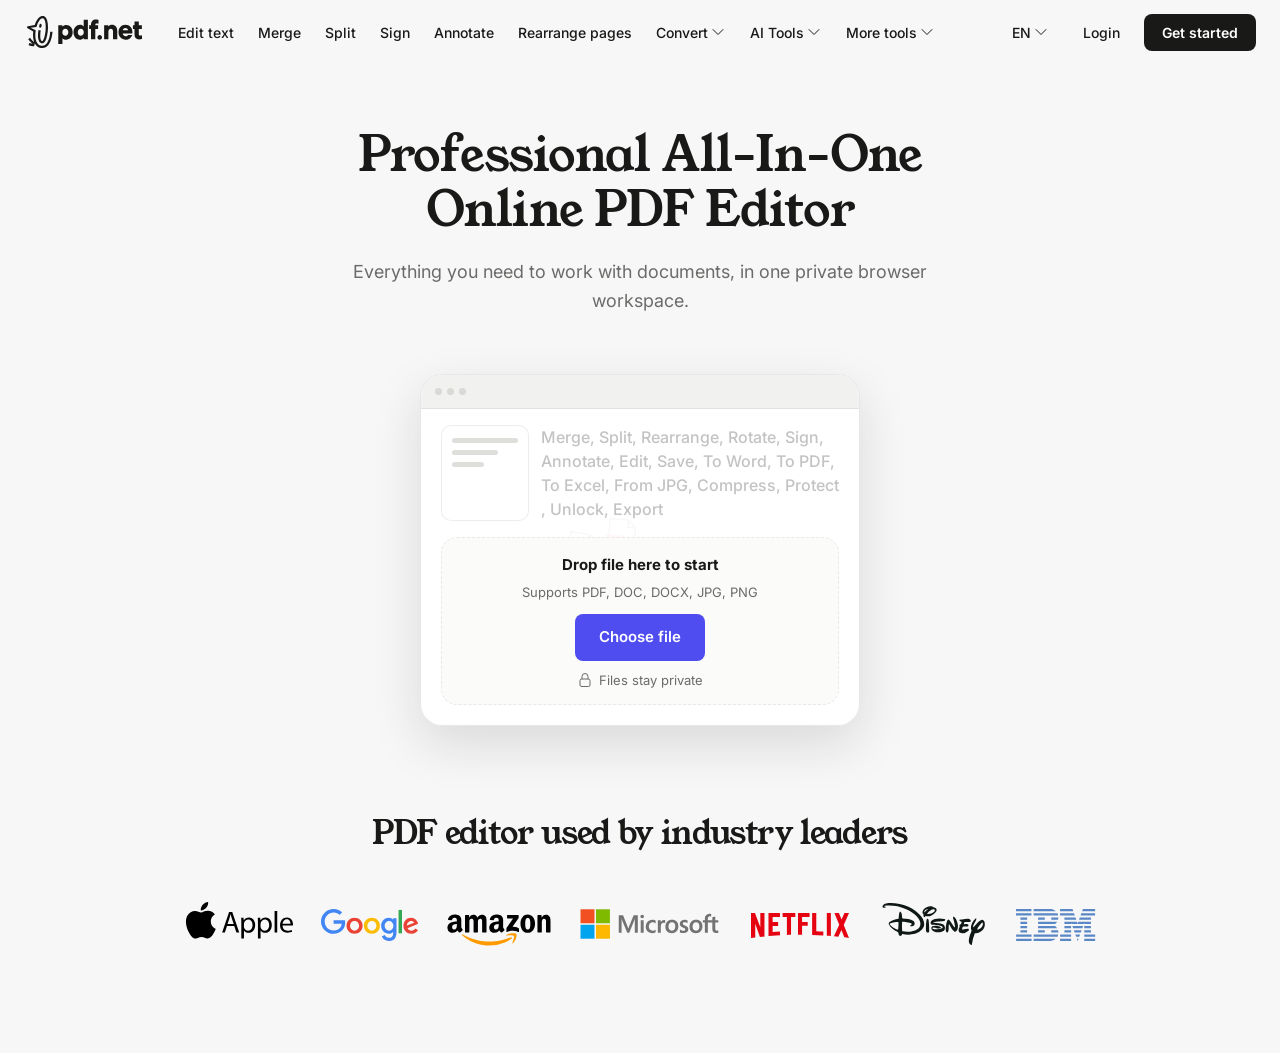
==== index.html @ d5ffd45c "Replace hero subtitle with workspace-focused copy. Avoid duplicating action list shown in the hero a" ====
<!DOCTYPE html>
<html lang="en">
<head>
  <meta charset="UTF-8">
  <meta name="viewport" content="width=device-width, initial-scale=1.0">
  <title>pdf.net — Hero Concept 1</title>
  <link rel="icon" href="fav.svg" type="image/svg+xml">
  <link rel="preconnect" href="https://fonts.googleapis.com">
  <link rel="preconnect" href="https://fonts.gstatic.com" crossorigin>
  <link href="https://fonts.googleapis.com/css2?family=Inter:wght@400;500;600&family=Young+Serif&display=swap" rel="stylesheet">
  <link rel="stylesheet" href="css/styles.css">
</head>
<body>
  <header class="header" id="header">
    <div class="header__inner">
      <a href="/" class="header__logo" aria-label="pdf.net home">
        <img src="assets/logo.svg" alt="pdf.net" width="120" height="32">
      </a>

      <nav class="header__nav" aria-label="Main navigation">
        <ul class="header__links">
          <li><a href="#">Edit text</a></li>
          <li><a href="#">Merge</a></li>
          <li><a href="#">Split</a></li>
          <li><a href="#">Sign</a></li>
          <li><a href="#">Annotate</a></li>
          <li><a href="#">Rearrange pages</a></li>
          <li class="header__dropdown">
            <button type="button" class="header__dropdown-trigger" aria-expanded="false" aria-haspopup="true">
              Convert
              <svg class="icon icon--sm" aria-hidden="true"><use href="#chevron-down"></use></svg>
            </button>
            <ul class="header__dropdown-menu" role="menu">
              <li role="none"><a href="#" role="menuitem">PDF to Word</a></li>
              <li role="none"><a href="#" role="menuitem">Word to PDF</a></li>
              <li role="none"><a href="#" role="menuitem">PDF to JPG</a></li>
              <li role="none"><a href="#" role="menuitem">JPG to PDF</a></li>
            </ul>
          </li>
          <li class="header__dropdown">
            <button type="button" class="header__dropdown-trigger" aria-expanded="false" aria-haspopup="true">
              AI Tools
              <svg class="icon icon--sm" aria-hidden="true"><use href="#chevron-down"></use></svg>
            </button>
            <ul class="header__dropdown-menu" role="menu">
              <li role="none"><a href="#" role="menuitem">AI Summarize</a></li>
              <li role="none"><a href="#" role="menuitem">AI Translate</a></li>
              <li role="none"><a href="#" role="menuitem">AI Chat with PDF</a></li>
            </ul>
          </li>
          <li class="header__dropdown">
            <button type="button" class="header__dropdown-trigger" aria-expanded="false" aria-haspopup="true">
              More tools
              <svg class="icon icon--sm" aria-hidden="true"><use href="#chevron-down"></use></svg>
            </button>
            <ul class="header__dropdown-menu" role="menu">
              <li role="none"><a href="#" role="menuitem">Compress</a></li>
              <li role="none"><a href="#" role="menuitem">Protect</a></li>
              <li role="none"><a href="#" role="menuitem">Unlock</a></li>
              <li role="none"><a href="#" role="menuitem">OCR</a></li>
            </ul>
          </li>
        </ul>
      </nav>

      <div class="header__actions">
        <div class="header__dropdown header__dropdown--lang">
          <button type="button" class="header__lang-trigger" aria-expanded="false" aria-haspopup="true">
            EN
            <svg class="icon icon--sm" aria-hidden="true"><use href="#chevron-down"></use></svg>
          </button>
          <ul class="header__dropdown-menu" role="menu">
            <li role="none"><a href="#" role="menuitem" aria-current="true">English</a></li>
            <li role="none"><a href="#" role="menuitem">Español</a></li>
            <li role="none"><a href="#" role="menuitem">Deutsch</a></li>
            <li role="none"><a href="#" role="menuitem">Français</a></li>
          </ul>
        </div>
        <a href="#" class="header__login">Login</a>
        <a href="#" class="header__cta">Get started</a>
      </div>

      <div class="header__mobile-actions">
        <div class="header__dropdown header__dropdown--lang">
          <button type="button" class="header__lang-trigger" aria-expanded="false" aria-haspopup="true">
            EN
            <svg class="icon icon--sm" aria-hidden="true"><use href="#chevron-down"></use></svg>
          </button>
          <ul class="header__dropdown-menu" role="menu">
            <li role="none"><a href="#" role="menuitem" aria-current="true">English</a></li>
            <li role="none"><a href="#" role="menuitem">Español</a></li>
            <li role="none"><a href="#" role="menuitem">Deutsch</a></li>
            <li role="none"><a href="#" role="menuitem">Français</a></li>
          </ul>
        </div>
        <button type="button" class="header__burger" id="burger" aria-label="Open menu" aria-expanded="false" aria-controls="mobile-menu">
          <svg class="icon icon--burger" aria-hidden="true"><use href="#bars-3"></use></svg>
          <svg class="icon icon--close" aria-hidden="true"><use href="#x-mark"></use></svg>
        </button>
      </div>
    </div>

    <div class="mobile-menu" id="mobile-menu" aria-hidden="true">
      <nav aria-label="Mobile navigation">
        <ul class="mobile-menu__links">
          <li><a href="#">Edit text</a></li>
          <li><a href="#">Merge</a></li>
          <li><a href="#">Split</a></li>
          <li><a href="#">Sign</a></li>
          <li><a href="#">Annotate</a></li>
          <li><a href="#">Rearrange pages</a></li>
          <li class="mobile-menu__group">
            <button type="button" class="mobile-menu__accordion" aria-expanded="false">
              Convert
              <svg class="icon icon--sm" aria-hidden="true"><use href="#chevron-down"></use></svg>
            </button>
            <ul class="mobile-menu__sub">
              <li><a href="#">PDF to Word</a></li>
              <li><a href="#">Word to PDF</a></li>
              <li><a href="#">PDF to JPG</a></li>
              <li><a href="#">JPG to PDF</a></li>
            </ul>
          </li>
          <li class="mobile-menu__group">
            <button type="button" class="mobile-menu__accordion" aria-expanded="false">
              AI Tools
              <svg class="icon icon--sm" aria-hidden="true"><use href="#chevron-down"></use></svg>
            </button>
            <ul class="mobile-menu__sub">
              <li><a href="#">AI Summarize</a></li>
              <li><a href="#">AI Translate</a></li>
              <li><a href="#">AI Chat with PDF</a></li>
            </ul>
          </li>
          <li class="mobile-menu__group">
            <button type="button" class="mobile-menu__accordion" aria-expanded="false">
              More tools
              <svg class="icon icon--sm" aria-hidden="true"><use href="#chevron-down"></use></svg>
            </button>
            <ul class="mobile-menu__sub">
              <li><a href="#">Compress</a></li>
              <li><a href="#">Protect</a></li>
              <li><a href="#">Unlock</a></li>
              <li><a href="#">OCR</a></li>
            </ul>
          </li>
        </ul>
        <div class="mobile-menu__footer">
          <a href="#" class="header__login">Login</a>
          <a href="#" class="header__cta header__cta--full">Get started</a>
        </div>
      </nav>
    </div>
  </header>

  <main>
    <section class="hero">
      <div class="hero__content">
        <h1 class="hero__title">Professional All‑In‑One Online PDF Editor</h1>
        <p class="hero__subtitle">
          Everything you need to work with documents, in one private browser workspace.
        </p>

        <div class="hero-flow">
          <input type="file" id="file-input" class="hero-flow__input" accept=".pdf,.doc,.docx,.jpg,.jpeg,.png" multiple hidden>

          <div class="hero-flow__file hero-flow__file--pdf" data-flow-file aria-hidden="true">
            <img src="assets/icons/pdf.svg" alt="">
          </div>
          <div class="hero-flow__file hero-flow__file--docx" data-flow-file aria-hidden="true">
            <img src="assets/icons/docx.svg" alt="">
          </div>
          <div class="hero-flow__file hero-flow__file--jpeg" data-flow-file aria-hidden="true">
            <img src="assets/icons/jpeg.svg" alt="">
          </div>
          <div class="hero-flow__file hero-flow__file--xlsx" data-flow-file aria-hidden="true">
            <img src="assets/icons/xlsx.svg" alt="">
          </div>

          <div class="hero-flow__result" data-flow-result aria-hidden="true">
            <img src="assets/icons/pdf.svg" alt="">
            <span data-flow-result-label>final.pdf</span>
            <svg class="icon icon--sm" aria-hidden="true"><use href="#check-circle"></use></svg>
          </div>

          <div class="hero-flow__editor" id="dropzone" data-flow-editor>
            <div class="hero-flow__browser-bar">
              <span></span>
              <span></span>
              <span></span>
            </div>
            <div class="hero-flow__editor-body">
              <div class="hero-flow__page-wrap" data-flow-page-wrap>
                <svg class="hero-flow__page-ring" data-flow-page-ring aria-hidden="true" viewBox="0 0 100 100" preserveAspectRatio="none">
                  <defs>
                    <linearGradient id="hero-magic-gradient" gradientUnits="userSpaceOnUse" x1="0" y1="0" x2="100" y2="100">
                      <stop offset="0%" stop-color="#ff6b6b"/>
                      <stop offset="18%" stop-color="#ffd93d"/>
                      <stop offset="36%" stop-color="#6bcb77"/>
                      <stop offset="54%" stop-color="#4d96ff"/>
                      <stop offset="72%" stop-color="#a855f7"/>
                      <stop offset="100%" stop-color="#ff6b6b"/>
                    </linearGradient>
                  </defs>
                  <path
                    data-flow-page-ring-path
                    d="M 50 2 H 87 A 11 11 0 0 1 98 13 V 87 A 11 11 0 0 1 87 98 H 13 A 11 11 0 0 1 2 87 V 13 A 11 11 0 0 1 13 2 H 50 Z"
                    fill="none"
                    stroke="url(#hero-magic-gradient)"
                    stroke-width="3.5"
                    pathLength="100"
                  />
                </svg>
                <div class="hero-flow__page" aria-hidden="true">
                  <span class="hero-flow__line hero-flow__line--wide"></span>
                  <span class="hero-flow__line"></span>
                  <span class="hero-flow__line hero-flow__line--short"></span>
                  <svg class="hero-flow__signature" data-flow-signature viewBox="0 0 96 28" aria-hidden="true">
                    <path
                      data-flow-signature-path
                      d="M 2 20 C 2 11, 10 5, 18 11 C 24 16, 21 22, 14 20 C 9 18, 11 12, 20 9 C 30 6, 38 10, 40 17 C 42 24, 36 23, 32 18 C 28 13, 34 8, 44 9 C 54 10, 60 16, 62 14 C 66 10, 72 12, 76 18 C 80 24, 74 25, 70 20 M 74 20 C 80 14, 88 13, 92 18 C 95 22, 91 24, 87 21"
                      fill="none"
                      stroke="#15803d"
                      stroke-width="2"
                      stroke-linecap="round"
                      stroke-linejoin="round"
                    />
                  </svg>
                </div>
              </div>
              <div class="hero-flow__tools" data-flow-tools></div>
            </div>
            <div class="hero-flow__upload">
              <p class="hero-flow__upload-title" data-upload-title>Drop file here to start</p>
              <p class="hero-flow__upload-formats">Supports PDF, DOC, DOCX, JPG, PNG</p>
              <button type="button" class="dropzone__btn hero-flow__upload-btn" id="choose-file">
                Choose file
              </button>
              <p class="hero-flow__privacy">
                <svg class="icon icon--sm" aria-hidden="true"><use href="#lock-closed"></use></svg>
                Files stay private
              </p>
            </div>
          </div>
        </div>
      </div>
    </section>

    <section class="logos-section" aria-label="Trusted by industry leaders">
      <div class="logos-section__inner">
        <h2 class="logos-section__title">PDF editor used by industry leaders</h2>
        <div class="logos-section__cloud">
          <img src="assets/logos/Container.svg" alt="Apple" width="108" height="64" loading="lazy">
          <img src="assets/logos/Container-1.svg" alt="Google" width="98" height="64" loading="lazy">
          <img src="assets/logos/Container-2.svg" alt="Amazon" width="105" height="64" loading="lazy">
          <img src="assets/logos/Container-3.svg" alt="Microsoft" width="140" height="64" loading="lazy">
          <img src="assets/logos/Container-4.svg" alt="Oracle" width="104" height="64" loading="lazy">
          <img src="assets/logos/Container-5.svg" alt="Spotify" width="108" height="64" loading="lazy">
          <img src="assets/logos/Container-6.svg" alt="IBM" width="80" height="64" loading="lazy">
        </div>
      </div>
    </section>
  </main>

  <!-- Heroicons sprite -->
  <svg xmlns="http://www.w3.org/2000/svg" style="display:none">
    <symbol id="chevron-down" viewBox="0 0 24 24" fill="none" stroke="currentColor" stroke-width="1.5">
      <path stroke-linecap="round" stroke-linejoin="round" d="m19.5 8.25-7.5 7.5-7.5-7.5"/>
    </symbol>
    <symbol id="bars-3" viewBox="0 0 24 24" fill="none" stroke="currentColor" stroke-width="1.5">
      <path stroke-linecap="round" stroke-linejoin="round" d="M3.75 6.75h16.5M3.75 12h16.5m-16.5 5.25h16.5"/>
    </symbol>
    <symbol id="x-mark" viewBox="0 0 24 24" fill="none" stroke="currentColor" stroke-width="1.5">
      <path stroke-linecap="round" stroke-linejoin="round" d="M6 18 18 6M6 6l12 12"/>
    </symbol>
    <symbol id="cloud-arrow-up" viewBox="0 0 24 24" fill="none" stroke="currentColor" stroke-width="1.5">
      <path stroke-linecap="round" stroke-linejoin="round" d="M12 16.5V9.75m0 0 3 3m-3-3-3 3M6.75 19.5a4.5 4.5 0 0 1-1.41-8.775 5.25 5.25 0 0 1 10.233-2.33 3 3 0 0 1 3.758 3.848A3.752 3.752 0 0 1 18 19.5H6.75Z"/>
    </symbol>
    <symbol id="document-plus" viewBox="0 0 24 24" fill="none" stroke="currentColor" stroke-width="1.5">
      <path stroke-linecap="round" stroke-linejoin="round" d="M19.5 14.25v-2.625a3.375 3.375 0 0 0-3.375-3.375h-1.5A1.125 1.125 0 0 1 13.5 7.125v-1.5a3.375 3.375 0 0 0-3.375-3.375H8.25m3.75 9v6m3-3H9m1.5-12H5.625c-.621 0-1.125.504-1.125 1.125v17.25c0 .621.504 1.125 1.125 1.125h12.75c.621 0 1.125-.504 1.125-1.125V11.25a9 9 0 0 0-9-9Z"/>
    </symbol>
    <symbol id="shield-check" viewBox="0 0 24 24" fill="none" stroke="currentColor" stroke-width="1.5">
      <path stroke-linecap="round" stroke-linejoin="round" d="M9 12.75 11.25 15 15 9.75m-3-7.036A11.959 11.959 0 0 1 3.598 6 11.99 11.99 0 0 0 3 9.749c0 5.592 3.824 10.29 9 11.623 5.176-1.332 9-6.03 9-11.622 0-1.31-.21-2.571-.598-3.751h-.152c-3.196 0-6.1-1.248-8.25-3.285Z"/>
    </symbol>
    <symbol id="lock-closed" viewBox="0 0 24 24" fill="none" stroke="currentColor" stroke-width="1.5">
      <path stroke-linecap="round" stroke-linejoin="round" d="M16.5 10.5V6.75a4.5 4.5 0 1 0-9 0v3.75m-.75 11.25h10.5a2.25 2.25 0 0 0 2.25-2.25v-6.75a2.25 2.25 0 0 0-2.25-2.25H6.75a2.25 2.25 0 0 0-2.25 2.25v6.75a2.25 2.25 0 0 0 2.25 2.25Z"/>
    </symbol>
    <symbol id="check-circle" viewBox="0 0 24 24" fill="none" stroke="currentColor" stroke-width="1.5">
      <path stroke-linecap="round" stroke-linejoin="round" d="M9 12.75 11.25 15 15 9.75M21 12a9 9 0 1 1-18 0 9 9 0 0 1 18 0Z"/>
    </symbol>
  </svg>

  <script src="https://cdn.jsdelivr.net/npm/gsap@3.12.5/dist/gsap.min.js"></script>
  <script src="js/main.js"></script>
</body>
</html>
---- css/styles.css ----
*,
*::before,
*::after {
  box-sizing: border-box;
  margin: 0;
  padding: 0;
}

:root {
  --font-serif: "Young Serif", Georgia, serif;
  --font-sans: "Inter", system-ui, -apple-system, sans-serif;

  --color-bg: #F7F7F7;
  --color-surface: #ffffff;
  --color-text: #191918;
  --color-text-muted: #6b6b6a;
  --color-border: #e8e8e6;
  --color-border-hover: #d4d4d2;
  --color-accent: #191918;
  --color-accent-hover: #333332;
  --color-dropzone-bg: #ffffff;
  --color-dropzone-active: #f5f5f4;

  --header-height: 64px;
  --radius-sm: 8px;
  --radius-btn: 8px;
  --radius-md: 12px;
  --radius-lg: 16px;
  --shadow-sm: 0 1px 2px rgba(25, 25, 24, 0.04);
  --shadow-md: 0 4px 24px rgba(25, 25, 24, 0.06);
  --shadow-lg: 0 8px 40px rgba(25, 25, 24, 0.08);
  --transition: 0.2s ease;
}

html {
  -webkit-font-smoothing: antialiased;
  -moz-osx-font-smoothing: grayscale;
}

body {
  font-family: var(--font-sans);
  font-size: 16px;
  line-height: 1.5;
  color: var(--color-text);
  background: var(--color-bg);
  min-height: 100dvh;
  overflow-x: hidden;
}

a {
  color: inherit;
  text-decoration: none;
}

button {
  font: inherit;
  cursor: pointer;
  border: none;
  background: none;
  color: inherit;
}

ul {
  list-style: none;
}

.icon {
  display: block;
  width: 20px;
  height: 20px;
  flex-shrink: 0;
}

.icon--sm {
  width: 16px;
  height: 16px;
}

.icon--xl {
  width: 40px;
  height: 40px;
}

/* ── Header ── */

.header {
  position: sticky;
  top: 0;
  z-index: 100;
  background: #F7F7F7;
}

.header__inner {
  display: flex;
  align-items: center;
  justify-content: space-between;
  gap: 24px;
  max-width: 1280px;
  margin: 0 auto;
  padding: 0 24px;
  height: var(--header-height);
}

.header__logo {
  display: flex;
  align-items: center;
  flex-shrink: 0;
}

.header__logo img {
  height: 32px;
  width: auto;
}

.header__nav {
  flex: 1;
  min-width: 0;
}

.header__links {
  display: flex;
  align-items: center;
  gap: 4px;
}

.header__links > li > a,
.header__dropdown-trigger {
  display: inline-flex;
  align-items: center;
  gap: 2px;
  padding: 8px 10px;
  font-size: 14px;
  font-weight: 500;
  color: var(--color-text);
  border-radius: var(--radius-sm);
  white-space: nowrap;
  transition: background var(--transition);
}

.header__links > li > a:hover,
.header__dropdown-trigger:hover {
  background: rgba(25, 25, 24, 0.05);
}

.header__dropdown {
  position: relative;
}

.header__dropdown-trigger svg,
.header__lang-trigger svg {
  transition: transform var(--transition);
}

.header__dropdown.is-open .header__dropdown-trigger svg,
.header__dropdown.is-open .header__lang-trigger svg {
  transform: rotate(180deg);
}

.header__dropdown-menu {
  position: absolute;
  top: calc(100% + 4px);
  left: 0;
  min-width: 180px;
  padding: 6px;
  background: var(--color-surface);
  border: 1px solid var(--color-border);
  border-radius: var(--radius-md);
  box-shadow: var(--shadow-md);
  opacity: 0;
  visibility: hidden;
  transform: translateY(-4px);
  transition: opacity var(--transition), transform var(--transition), visibility var(--transition);
  z-index: 10;
}

.header__dropdown--lang .header__dropdown-menu {
  right: 0;
  left: auto;
}

.header__dropdown.is-open .header__dropdown-menu {
  opacity: 1;
  visibility: visible;
  transform: translateY(0);
}

.header__dropdown-menu a {
  display: block;
  padding: 8px 12px;
  font-size: 14px;
  border-radius: var(--radius-sm);
  transition: background var(--transition);
}

.header__dropdown-menu a:hover {
  background: rgba(25, 25, 24, 0.05);
}

.header__dropdown-menu a[aria-current="true"] {
  font-weight: 600;
}

.header__actions {
  display: flex;
  align-items: center;
  gap: 8px;
  flex-shrink: 0;
}

.header__lang-trigger {
  display: inline-flex;
  align-items: center;
  gap: 2px;
  padding: 8px 10px;
  font-size: 14px;
  font-weight: 500;
  border-radius: var(--radius-btn);
  transition: background var(--transition);
}

.header__lang-trigger:hover {
  background: rgba(25, 25, 24, 0.05);
}

.header__login {
  padding: 8px 16px;
  font-size: 14px;
  font-weight: 500;
  border-radius: var(--radius-btn);
  transition: background var(--transition);
}

.header__login:hover {
  background: rgba(25, 25, 24, 0.05);
}

.header__cta {
  display: inline-flex;
  align-items: center;
  justify-content: center;
  padding: 8px 18px;
  font-size: 14px;
  font-weight: 600;
  color: #fff;
  background: var(--color-accent);
  border-radius: var(--radius-btn);
  transition: background var(--transition);
}

.header__cta:hover {
  background: var(--color-accent-hover);
}

.header__cta--full {
  width: 100%;
  padding: 12px 18px;
}

.header__mobile-actions {
  display: none;
  align-items: center;
  gap: 4px;
}

.header__burger {
  display: flex;
  align-items: center;
  justify-content: center;
  width: 40px;
  height: 40px;
  border-radius: var(--radius-btn);
  transition: background var(--transition);
}

.header__burger:hover {
  background: rgba(25, 25, 24, 0.05);
}

.header__burger .icon--close {
  display: none;
}

.header__burger.is-active .icon--burger {
  display: none;
}

.header__burger.is-active .icon--close {
  display: block;
}

/* Mobile menu */

.mobile-menu {
  display: none;
  position: fixed;
  inset: var(--header-height) 0 0;
  background: var(--color-surface);
  overflow-y: auto;
  z-index: 99;
  transform: translateX(100%);
  transition: transform 0.3s ease;
}

.mobile-menu.is-open {
  transform: translateX(0);
}

.mobile-menu__links {
  padding: 16px 24px;
}

.mobile-menu__links > li > a,
.mobile-menu__accordion {
  display: flex;
  align-items: center;
  justify-content: space-between;
  width: 100%;
  padding: 14px 0;
  font-size: 16px;
  font-weight: 500;
  border-bottom: 1px solid var(--color-border);
}

.mobile-menu__accordion svg {
  transition: transform var(--transition);
}

.mobile-menu__group.is-open .mobile-menu__accordion svg {
  transform: rotate(180deg);
}

.mobile-menu__sub {
  display: none;
  padding: 4px 0 12px 16px;
}

.mobile-menu__group.is-open .mobile-menu__sub {
  display: block;
}

.mobile-menu__sub a {
  display: block;
  padding: 10px 0;
  font-size: 15px;
  color: var(--color-text-muted);
}

.mobile-menu__footer {
  display: flex;
  flex-direction: column;
  gap: 8px;
  padding: 24px;
  border-top: 1px solid var(--color-border);
}

.mobile-menu__footer .header__login {
  text-align: center;
  padding: 12px;
}

/* ── Hero ── */

.hero {
  display: flex;
  align-items: flex-start;
  justify-content: center;
  padding: 64px 24px 32px;
}

.hero__content {
  width: 100%;
  max-width: 720px;
  text-align: center;
}

.hero__title {
  font-family: var(--font-serif);
  font-size: clamp(2rem, 5vw, 3rem);
  font-weight: 400;
  line-height: 1.15;
  letter-spacing: -0.02em;
  color: var(--color-text);
  margin-bottom: 20px;
}

.hero__subtitle {
  font-family: var(--font-sans);
  font-size: clamp(1rem, 2vw, 1.125rem);
  font-weight: 400;
  line-height: 1.6;
  color: var(--color-text-muted);
  max-width: 580px;
  margin: 0 auto 24px;
}

/* ── Dropzone ── */

.dropzone {
  position: relative;
  background: var(--color-dropzone-bg);
  border: 2px dashed var(--color-border);
  border-radius: var(--radius-lg);
  padding: 48px 32px;
  box-shadow: var(--shadow-md);
  transition: border-color var(--transition), background var(--transition), box-shadow var(--transition);
  cursor: pointer;
  overflow: hidden;
}

.dropzone:hover {
  border-color: var(--color-border-hover);
  box-shadow: var(--shadow-lg);
}

.dropzone.is-dragover {
  border-color: var(--color-accent);
  background: var(--color-dropzone-active);
  box-shadow: var(--shadow-lg);
}

.dropzone__inner {
  position: relative;
  display: flex;
  flex-direction: column;
  align-items: center;
  gap: 8px;
}

/* ── Animated file flow ── */

.hero-flow {
  position: relative;
  width: min(100%, 720px);
  height: 420px;
  margin: 0 auto;
  overflow: visible;
  pointer-events: none;
}

.hero-flow__file {
  position: absolute;
  display: flex;
  align-items: center;
  justify-content: center;
  width: 62px;
  height: 70px;
  padding: 9px;
  background: rgba(255, 255, 255, 0.94);
  border: 1px solid rgba(25, 25, 24, 0.08);
  border-radius: 14px;
  box-shadow: 0 10px 30px rgba(25, 25, 24, 0.11);
  transform-origin: center;
  will-change: transform, opacity;
  top: 50%;
  left: 50%;
  z-index: 2;
}

.hero-flow__file img {
  width: 100%;
  height: 100%;
  object-fit: contain;
}

.hero-flow__file--pdf {
}

.hero-flow__file--docx {
}

.hero-flow__file--jpeg {
}

.hero-flow__file--xlsx {
}

.hero-flow__editor {
  position: absolute;
  top: 50%;
  left: 50%;
  display: flex;
  flex-direction: column;
  width: min(100%, 440px);
  background: rgba(255, 255, 255, 0.96);
  border: 1px solid rgba(25, 25, 24, 0.1);
  border-radius: 22px;
  box-shadow: 0 18px 50px rgba(25, 25, 24, 0.13);
  opacity: 1;
  transform: translate(-50%, -50%);
  will-change: transform, opacity;
  pointer-events: auto;
  overflow: hidden;
  z-index: 3;
}

.hero-flow__browser-bar {
  display: flex;
  align-items: center;
  gap: 5px;
  height: 34px;
  padding: 0 14px;
  background: #f1f1ef;
  border-bottom: 1px solid rgba(25, 25, 24, 0.07);
  border-radius: 21px 21px 0 0;
  flex-shrink: 0;
}

.hero-flow__browser-bar span {
  width: 7px;
  height: 7px;
  border-radius: 999px;
  background: #d9d9d6;
}

.hero-flow__editor-body {
  display: grid;
  grid-template-columns: 88px 1fr;
  gap: 12px;
  padding: 16px 20px 16px;
  flex-shrink: 0;
  align-items: start;
}

.hero-flow__page-wrap {
  position: relative;
  align-self: start;
  width: 100%;
}

.hero-flow__page-ring {
  position: absolute;
  inset: -5px;
  width: calc(100% + 10px);
  height: calc(100% + 10px);
  opacity: 0;
  pointer-events: none;
  overflow: visible;
  z-index: 2;
  filter: drop-shadow(0 0 6px rgba(168, 85, 247, 0.35));
}

.hero-flow__page-ring path {
  stroke-dasharray: 100;
  stroke-dashoffset: 100;
  stroke-linecap: round;
  stroke-linejoin: round;
}

.hero-flow__page {
  position: relative;
  z-index: 1;
  height: 96px;
  padding: 12px 10px;
  background: #fff;
  border: 1px solid rgba(25, 25, 24, 0.08);
  border-radius: 10px;
}

.hero-flow__line {
  display: block;
  width: 70%;
  height: 5px;
  margin-bottom: 7px;
  background: #dededb;
  border-radius: 999px;
}

.hero-flow__line--wide {
  width: 100%;
}

.hero-flow__line--short {
  width: 48%;
}

.hero-flow__signature {
  position: absolute;
  right: 4px;
  bottom: 6px;
  width: 68px;
  height: 20px;
  opacity: 0;
  transform: rotate(-7deg);
  overflow: visible;
  pointer-events: none;
}

.hero-flow__signature path {
  stroke-dasharray: 1;
  stroke-dashoffset: 1;
}

.hero-flow__tools {
  align-self: start;
  font-size: 16px;
  font-weight: 500;
  line-height: 1.5;
  text-align: left;
}

.hero-flow__tools-sep {
  color: rgba(25, 25, 24, 0.26);
}

.hero-flow__tools [data-flow-tool] {
  display: inline;
}

.hero-flow__tool-text {
  position: relative;
  display: inline-block;
  vertical-align: baseline;
}

.hero-flow__tool-mark {
  position: absolute;
  left: -2px;
  right: -2px;
  top: 1px;
  bottom: 1px;
  background: #FDED3B;
  border-radius: 2px;
  z-index: 0;
  transform: scaleX(0);
  transform-origin: 0% 50%;
  pointer-events: none;
}

.hero-flow__tool-label {
  position: relative;
  z-index: 1;
  color: rgba(25, 25, 24, 0.26);
}

.hero-flow__upload {
  display: flex;
  flex-direction: column;
  align-items: center;
  gap: 6px;
  margin: 0 20px 20px;
  padding: 16px 18px 14px;
  background: #fbfbfa;
  border: 1px dashed var(--color-border);
  border-radius: 16px;
  transition: border-color var(--transition), background var(--transition), box-shadow var(--transition);
  flex-shrink: 0;
}

.hero-flow__editor:hover .hero-flow__upload,
.hero-flow__editor.is-dragover .hero-flow__upload {
  background: #fff;
  border-color: var(--color-border-hover);
  box-shadow: inset 0 0 0 1px rgba(25, 25, 24, 0.03);
}

.hero-flow__upload-title {
  font-size: 15px;
  font-weight: 700;
  color: var(--color-text);
}

.hero-flow__upload-formats {
  font-size: 13px;
  color: var(--color-text-muted);
}

.hero-flow__upload-btn {
  margin: 6px 0 4px;
}

.hero-flow__privacy {
  display: inline-flex;
  align-items: center;
  gap: 6px;
  font-size: 13px;
  color: var(--color-text-muted);
}

.hero-flow__privacy svg {
  color: var(--color-text-muted);
}

.hero-flow__result {
  position: absolute;
  top: 50%;
  left: 50%;
  z-index: 1;
  display: inline-flex;
  align-items: center;
  gap: 8px;
  width: auto;
  max-width: none;
  height: auto;
  padding: 8px 12px 8px 10px;
  background: rgba(255, 255, 255, 0.94);
  border: 1px solid rgba(25, 25, 24, 0.08);
  border-radius: 14px;
  box-shadow: 0 10px 30px rgba(25, 25, 24, 0.11);
  transform-origin: center;
  will-change: transform, opacity;
  opacity: 0;
  white-space: nowrap;
}

.hero-flow__result img {
  width: 32px;
  height: 32px;
  flex-shrink: 0;
  object-fit: contain;
}

.hero-flow__result span {
  font-size: 13px;
  font-weight: 700;
  color: var(--color-text);
  flex-shrink: 0;
}

.hero-flow__result .icon {
  flex-shrink: 0;
  margin-left: 0;
  color: #16a34a;
}

.dropzone__icon {
  display: flex;
  align-items: center;
  justify-content: center;
  width: 72px;
  height: 72px;
  margin-bottom: 8px;
  background: var(--color-bg);
  border-radius: 50%;
  color: var(--color-text-muted);
}

.dropzone.is-dragover .dropzone__icon {
  color: var(--color-accent);
  background: rgba(25, 25, 24, 0.06);
}

.dropzone__title {
  font-size: 1.125rem;
  font-weight: 600;
  color: var(--color-text);
}

.dropzone__formats {
  font-size: 14px;
  color: var(--color-text-muted);
  margin-bottom: 16px;
}

.dropzone__btn {
  display: inline-flex;
  align-items: center;
  gap: 8px;
  padding: 12px 24px;
  font-size: 15px;
  font-weight: 600;
  color: #fff;
  background: var(--color-accent);
  border-radius: var(--radius-btn);
  transition: background var(--transition), transform 0.1s ease;
  margin-bottom: 16px;
}

.dropzone__btn:hover {
  background: var(--color-accent-hover);
}

.dropzone__btn:active {
  transform: scale(0.98);
}

.hero-flow__upload .hero-flow__upload-btn {
  margin: 6px 0 4px;
  background: #4F4CF0;
  border-radius: var(--radius-btn);
}

.hero-flow__upload .hero-flow__upload-btn:hover {
  background: #4340d8;
}

.dropzone__privacy {
  display: inline-flex;
  align-items: center;
  gap: 6px;
  font-size: 13px;
  color: var(--color-text-muted);
}

.dropzone__privacy svg {
  color: #16a34a;
}

/* ── Logos ── */

.logos-section {
  padding: 24px 24px 96px;
  background: var(--color-bg);
}

.logos-section__inner {
  max-width: 1200px;
  margin: 0 auto;
  text-align: center;
}

.logos-section__title {
  font-family: var(--font-serif);
  font-size: 32px;
  font-weight: 400;
  line-height: 1.15;
  letter-spacing: -0.02em;
  color: var(--color-text);
  margin-bottom: 40px;
}

.logos-section__cloud {
  display: flex;
  flex-wrap: nowrap;
  justify-content: center;
  align-items: center;
  gap: 28px;
  height: 64px;
}

.logos-section__cloud img {
  flex: 0 1 auto;
  height: 64px;
  width: auto;
  max-width: none;
  object-fit: contain;
}

/* ── Responsive ── */

@media (max-width: 1100px) {
  .header__nav,
  .header__actions {
    display: none;
  }

  .header__mobile-actions {
    display: flex;
  }

  .mobile-menu {
    display: block;
  }

  body.menu-open {
    overflow: hidden;
  }
}

@media (max-width: 480px) {
  .hero {
    padding: 32px 16px 64px;
  }

  .header__inner {
    padding: 0 16px;
  }

  .hero-flow {
    height: 400px;
  }

  .hero-flow__editor {
    width: min(100%, 340px);
  }

  .hero-flow__editor-body {
    grid-template-columns: 72px 1fr;
    gap: 10px;
    padding: 12px 16px 8px;
  }

  .hero-flow__page {
    height: 84px;
  }

  .hero-flow__upload {
    margin-inline: 16px;
    padding: 14px 14px 12px;
  }

  .hero-flow__upload-title {
    font-size: 14px;
  }

  .hero-flow__upload-formats {
    font-size: 12px;
  }

  .logos-section__title {
    font-size: clamp(1.5rem, 6vw, 2rem);
    margin-bottom: 28px;
  }

  .logos-section {
    padding: 16px 16px 72px;
  }

  .logos-section__cloud {
    flex-wrap: wrap;
    gap: 20px 24px;
    height: auto;
  }

  .logos-section__cloud img {
    height: 48px;
  }
}
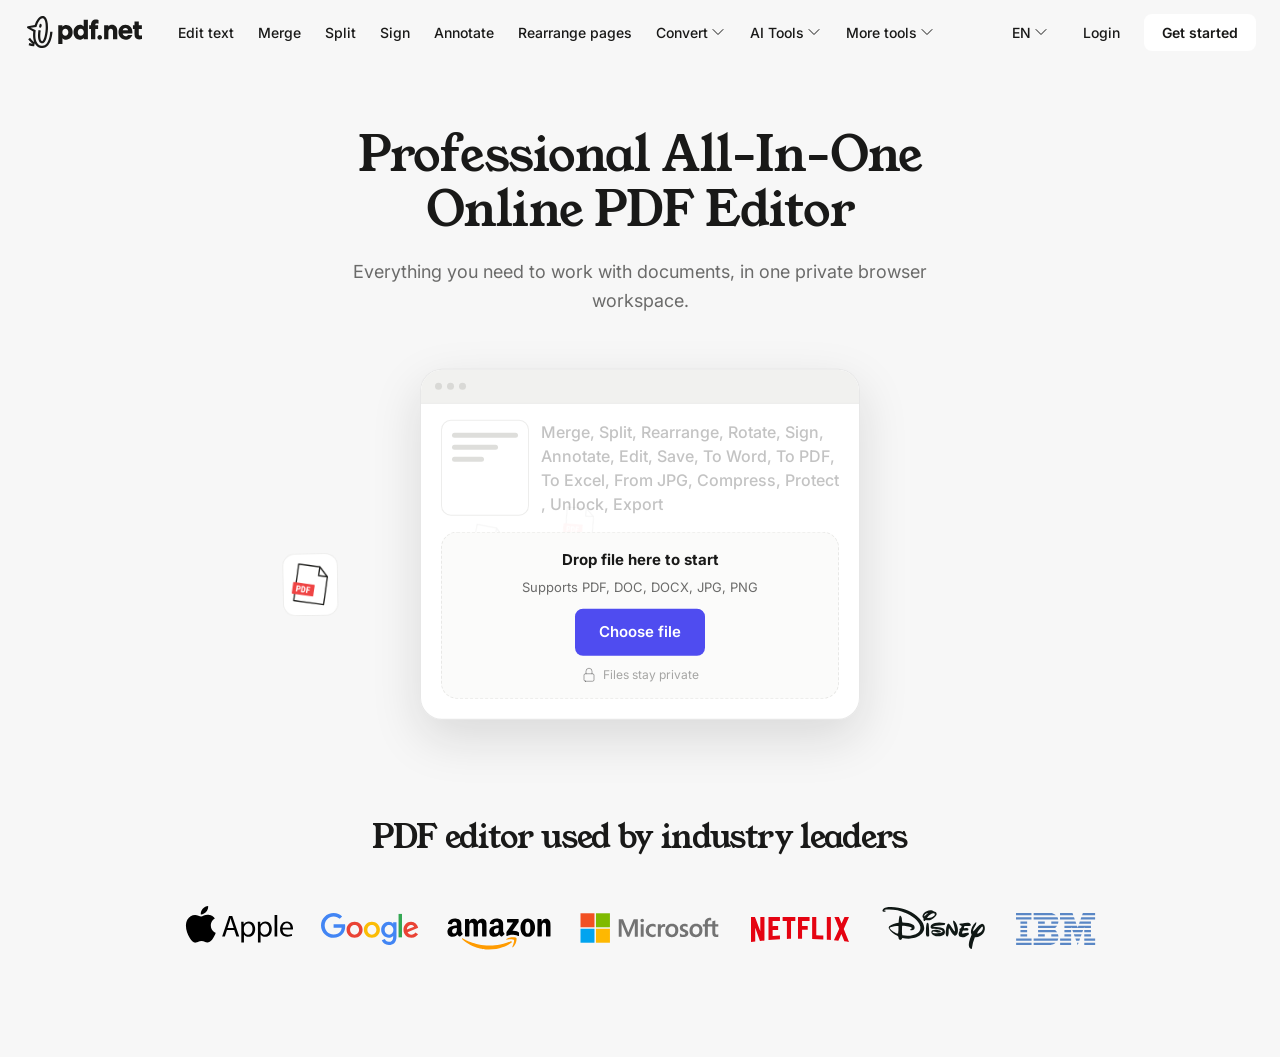
==== commit 3f2e1b9f: "Add mobile hero flow and tighten desktop hero spacing. Simplified mobile animation with button-only " ====
--- a/index.html
+++ b/index.html
@@ -234,7 +234,8 @@
               <p class="hero-flow__upload-title" data-upload-title>Drop file here to start</p>
               <p class="hero-flow__upload-formats">Supports PDF, DOC, DOCX, JPG, PNG</p>
               <button type="button" class="dropzone__btn hero-flow__upload-btn" id="choose-file">
-                Choose file
+                <span class="hero-flow__btn-label hero-flow__btn-label--desktop">Choose file</span>
+                <span class="hero-flow__btn-label hero-flow__btn-label--mobile">Choose file to edit</span>
               </button>
               <p class="hero-flow__privacy">
                 <svg class="icon icon--sm" aria-hidden="true"><use href="#lock-closed"></use></svg>
--- a/css/styles.css
+++ b/css/styles.css
@@ -241,14 +241,14 @@
   padding: 8px 18px;
   font-size: 14px;
   font-weight: 600;
-  color: #fff;
-  background: var(--color-accent);
+  color: var(--color-text);
+  background: #fff;
   border-radius: var(--radius-btn);
   transition: background var(--transition);
 }
 
 .header__cta:hover {
-  background: var(--color-accent-hover);
+  background: #f5f5f4;
 }
 
 .header__cta--full {
@@ -373,6 +373,12 @@
   text-align: center;
 }
 
+.hero__title,
+.hero__subtitle {
+  position: relative;
+  z-index: 4;
+}
+
 .hero__title {
   font-family: var(--font-serif);
   font-size: clamp(2rem, 5vw, 3rem);
@@ -391,6 +397,12 @@
   color: var(--color-text-muted);
   max-width: 580px;
   margin: 0 auto 24px;
+}
+
+@media (min-width: 769px) {
+  .hero__subtitle {
+    margin-bottom: 8px;
+  }
 }
 
 /* ── Dropzone ── */
@@ -430,8 +442,10 @@
 
 .hero-flow {
   position: relative;
+  z-index: 1;
   width: min(100%, 720px);
-  height: 420px;
+  min-height: 440px;
+  height: 440px;
   margin: 0 auto;
   overflow: visible;
   pointer-events: none;
@@ -448,7 +462,6 @@
   background: rgba(255, 255, 255, 0.94);
   border: 1px solid rgba(25, 25, 24, 0.08);
   border-radius: 14px;
-  box-shadow: 0 10px 30px rgba(25, 25, 24, 0.11);
   transform-origin: center;
   will-change: transform, opacity;
   top: 50%;
@@ -672,12 +685,12 @@
   display: inline-flex;
   align-items: center;
   gap: 6px;
-  font-size: 13px;
-  color: var(--color-text-muted);
+  font-size: 12px;
+  color: rgba(25, 25, 24, 0.38);
 }
 
 .hero-flow__privacy svg {
-  color: var(--color-text-muted);
+  color: rgba(25, 25, 24, 0.38);
 }
 
 .hero-flow__result {
@@ -693,9 +706,7 @@
   height: auto;
   padding: 8px 12px 8px 10px;
   background: rgba(255, 255, 255, 0.94);
-  border: 1px solid rgba(25, 25, 24, 0.08);
   border-radius: 14px;
-  box-shadow: 0 10px 30px rgba(25, 25, 24, 0.11);
   transform-origin: center;
   will-change: transform, opacity;
   opacity: 0;
@@ -783,6 +794,10 @@
   background: #4340d8;
 }
 
+.hero-flow__btn-label--mobile {
+  display: none;
+}
+
 .dropzone__privacy {
   display: inline-flex;
   align-items: center;
@@ -856,6 +871,86 @@
   }
 }
 
+@media (max-width: 768px) {
+  .hero-flow {
+    min-height: 0;
+    height: auto;
+  }
+
+  .hero-flow__file,
+  .hero-flow__result {
+    display: none !important;
+  }
+
+  .hero-flow__editor {
+    position: relative;
+    top: auto;
+    left: auto;
+    transform: none;
+    width: 100%;
+    max-width: 100%;
+    pointer-events: none;
+  }
+
+  .hero-flow__upload,
+  .hero-flow__upload * {
+    pointer-events: auto;
+  }
+
+  .hero-flow__upload-title {
+    display: none;
+  }
+
+  .hero-flow__btn-label--desktop {
+    display: none;
+  }
+
+  .hero-flow__btn-label--mobile {
+    display: inline;
+  }
+
+  .hero-flow__upload {
+    order: 0;
+    margin: 8px 16px 16px;
+    padding: 0;
+    background: transparent;
+    border: none;
+    gap: 8px;
+  }
+
+  .hero-flow__upload-formats {
+    order: 2;
+    font-size: 12px;
+    color: rgba(25, 25, 24, 0.38);
+    text-align: center;
+  }
+
+  .hero-flow__upload .hero-flow__upload-btn {
+    order: 1;
+    width: 100%;
+    margin: 0;
+    justify-content: center;
+  }
+
+  .hero-flow__privacy {
+    order: 3;
+    font-size: 12px;
+    color: rgba(25, 25, 24, 0.38);
+    justify-content: center;
+  }
+
+  .hero-flow__tools {
+    font-size: 14px;
+  }
+
+  .hero-flow__editor:hover .hero-flow__upload,
+  .hero-flow__editor.is-dragover .hero-flow__upload {
+    background: transparent;
+    border: none;
+    box-shadow: none;
+  }
+}
+
 @media (max-width: 480px) {
   .hero {
     padding: 32px 16px 64px;
@@ -863,14 +958,6 @@
 
   .header__inner {
     padding: 0 16px;
-  }
-
-  .hero-flow {
-    height: 400px;
-  }
-
-  .hero-flow__editor {
-    width: min(100%, 340px);
   }
 
   .hero-flow__editor-body {
@@ -883,19 +970,6 @@
     height: 84px;
   }
 
-  .hero-flow__upload {
-    margin-inline: 16px;
-    padding: 14px 14px 12px;
-  }
-
-  .hero-flow__upload-title {
-    font-size: 14px;
-  }
-
-  .hero-flow__upload-formats {
-    font-size: 12px;
-  }
-
   .logos-section__title {
     font-size: clamp(1.5rem, 6vw, 2rem);
     margin-bottom: 28px;
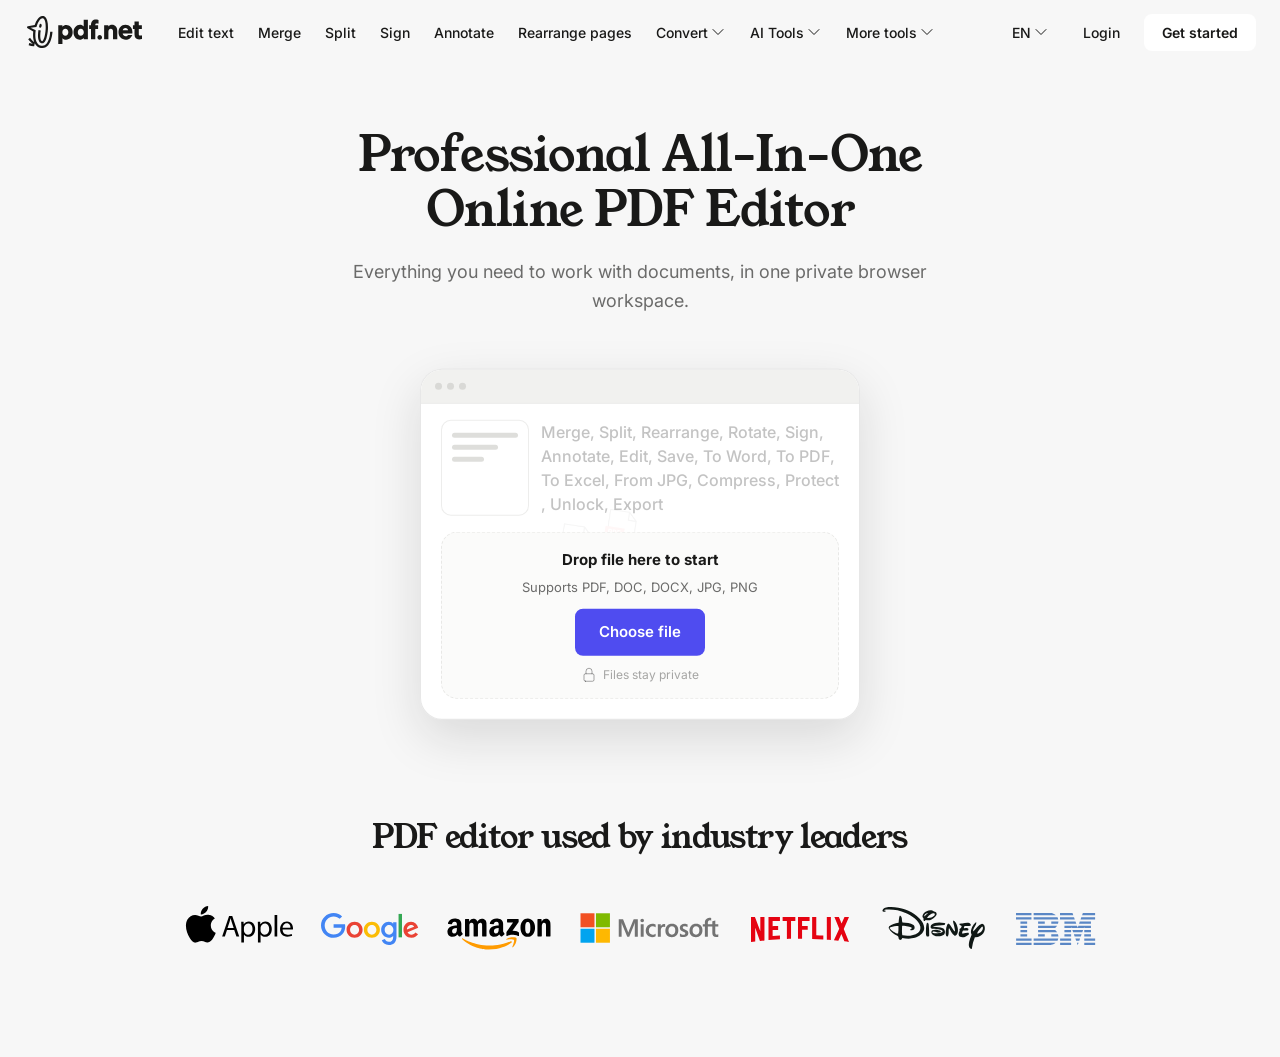
==== commit e2748648: "Polish hero animation sizing, motion, and signature draw. Larger fly-in/result cards with clearer ex" ====
--- a/index.html
+++ b/index.html
@@ -218,7 +218,7 @@
                   <svg class="hero-flow__signature" data-flow-signature viewBox="0 0 96 28" aria-hidden="true">
                     <path
                       data-flow-signature-path
-                      d="M 2 20 C 2 11, 10 5, 18 11 C 24 16, 21 22, 14 20 C 9 18, 11 12, 20 9 C 30 6, 38 10, 40 17 C 42 24, 36 23, 32 18 C 28 13, 34 8, 44 9 C 54 10, 60 16, 62 14 C 66 10, 72 12, 76 18 C 80 24, 74 25, 70 20 M 74 20 C 80 14, 88 13, 92 18 C 95 22, 91 24, 87 21"
+                      d="M 2 20 C 2 11, 10 5, 18 11 C 24 16, 21 22, 14 20 C 9 18, 11 12, 20 9 C 30 6, 38 10, 40 17 C 42 24, 36 23, 32 18 C 28 13, 34 8, 44 9 C 54 10, 60 16, 62 14 C 66 10, 72 12, 76 18 C 80 24, 74 25, 70 20 L 74 20 C 80 14, 88 13, 92 18 C 95 22, 91 24, 87 21"
                       fill="none"
                       stroke="#15803d"
                       stroke-width="2"
--- a/css/styles.css
+++ b/css/styles.css
@@ -456,12 +456,12 @@
   display: flex;
   align-items: center;
   justify-content: center;
-  width: 62px;
-  height: 70px;
-  padding: 9px;
+  width: 93px;
+  height: 105px;
+  padding: 14px;
   background: rgba(255, 255, 255, 0.94);
   border: 1px solid rgba(25, 25, 24, 0.08);
-  border-radius: 14px;
+  border-radius: 21px;
   transform-origin: center;
   will-change: transform, opacity;
   top: 50%;
@@ -598,11 +598,6 @@
   pointer-events: none;
 }
 
-.hero-flow__signature path {
-  stroke-dasharray: 1;
-  stroke-dashoffset: 1;
-}
-
 .hero-flow__tools {
   align-self: start;
   font-size: 16px;
@@ -697,16 +692,16 @@
   position: absolute;
   top: 50%;
   left: 50%;
-  z-index: 1;
+  z-index: 4;
   display: inline-flex;
   align-items: center;
-  gap: 8px;
+  gap: 12px;
   width: auto;
   max-width: none;
   height: auto;
-  padding: 8px 12px 8px 10px;
+  padding: 12px 18px 12px 15px;
   background: rgba(255, 255, 255, 0.94);
-  border-radius: 14px;
+  border-radius: 21px;
   transform-origin: center;
   will-change: transform, opacity;
   opacity: 0;
@@ -714,14 +709,14 @@
 }
 
 .hero-flow__result img {
-  width: 32px;
-  height: 32px;
+  width: 48px;
+  height: 48px;
   flex-shrink: 0;
   object-fit: contain;
 }
 
 .hero-flow__result span {
-  font-size: 13px;
+  font-size: 19.5px;
   font-weight: 700;
   color: var(--color-text);
   flex-shrink: 0;
@@ -731,6 +726,8 @@
   flex-shrink: 0;
   margin-left: 0;
   color: #16a34a;
+  width: 24px;
+  height: 24px;
 }
 
 .dropzone__icon {
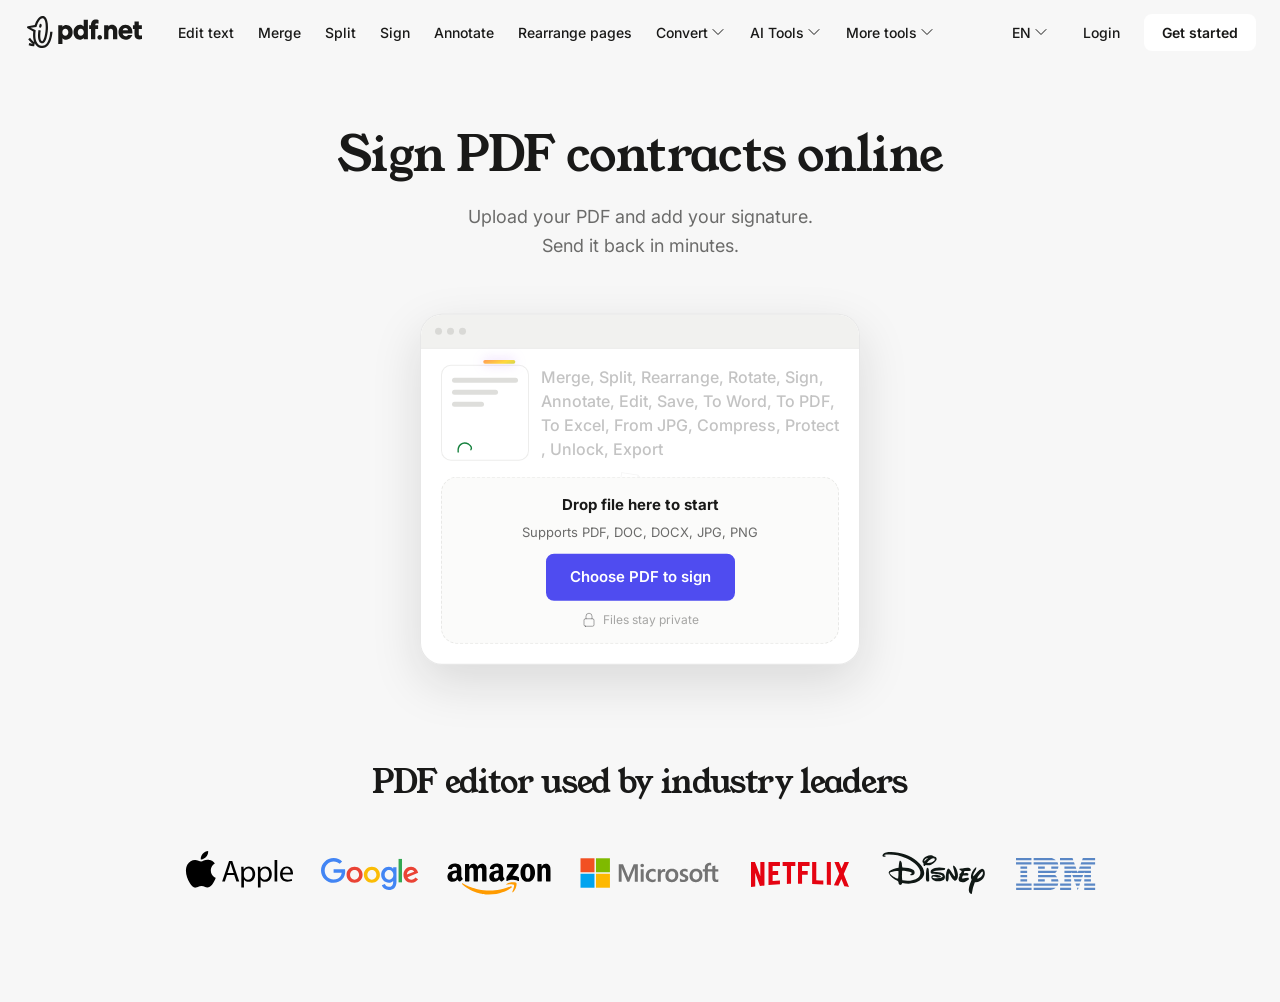
==== commit 6b6ae9c2: "Tailor hero for contract-signing landing intent. Retarget headline, subtitle, and CTA for blog traff" ====
--- a/index.html
+++ b/index.html
@@ -3,7 +3,7 @@
 <head>
   <meta charset="UTF-8">
   <meta name="viewport" content="width=device-width, initial-scale=1.0">
-  <title>pdf.net — Hero Concept 1</title>
+  <title>pdf.net | Sign PDF contracts online</title>
   <link rel="icon" href="fav.svg" type="image/svg+xml">
   <link rel="preconnect" href="https://fonts.googleapis.com">
   <link rel="preconnect" href="https://fonts.gstatic.com" crossorigin>
@@ -156,9 +156,10 @@
   <main>
     <section class="hero">
       <div class="hero__content">
-        <h1 class="hero__title">Professional All‑In‑One Online PDF Editor</h1>
+        <h1 class="hero__title">Sign PDF contracts online</h1>
         <p class="hero__subtitle">
-          Everything you need to work with documents, in one private browser workspace.
+          Upload your PDF and add your signature.<br>
+          Send it back in minutes.
         </p>
 
         <div class="hero-flow">
@@ -234,8 +235,8 @@
               <p class="hero-flow__upload-title" data-upload-title>Drop file here to start</p>
               <p class="hero-flow__upload-formats">Supports PDF, DOC, DOCX, JPG, PNG</p>
               <button type="button" class="dropzone__btn hero-flow__upload-btn" id="choose-file">
-                <span class="hero-flow__btn-label hero-flow__btn-label--desktop">Choose file</span>
-                <span class="hero-flow__btn-label hero-flow__btn-label--mobile">Choose file to edit</span>
+                <span class="hero-flow__btn-label hero-flow__btn-label--desktop">Choose PDF to sign</span>
+                <span class="hero-flow__btn-label hero-flow__btn-label--mobile">Sign a PDF now</span>
               </button>
               <p class="hero-flow__privacy">
                 <svg class="icon icon--sm" aria-hidden="true"><use href="#lock-closed"></use></svg>
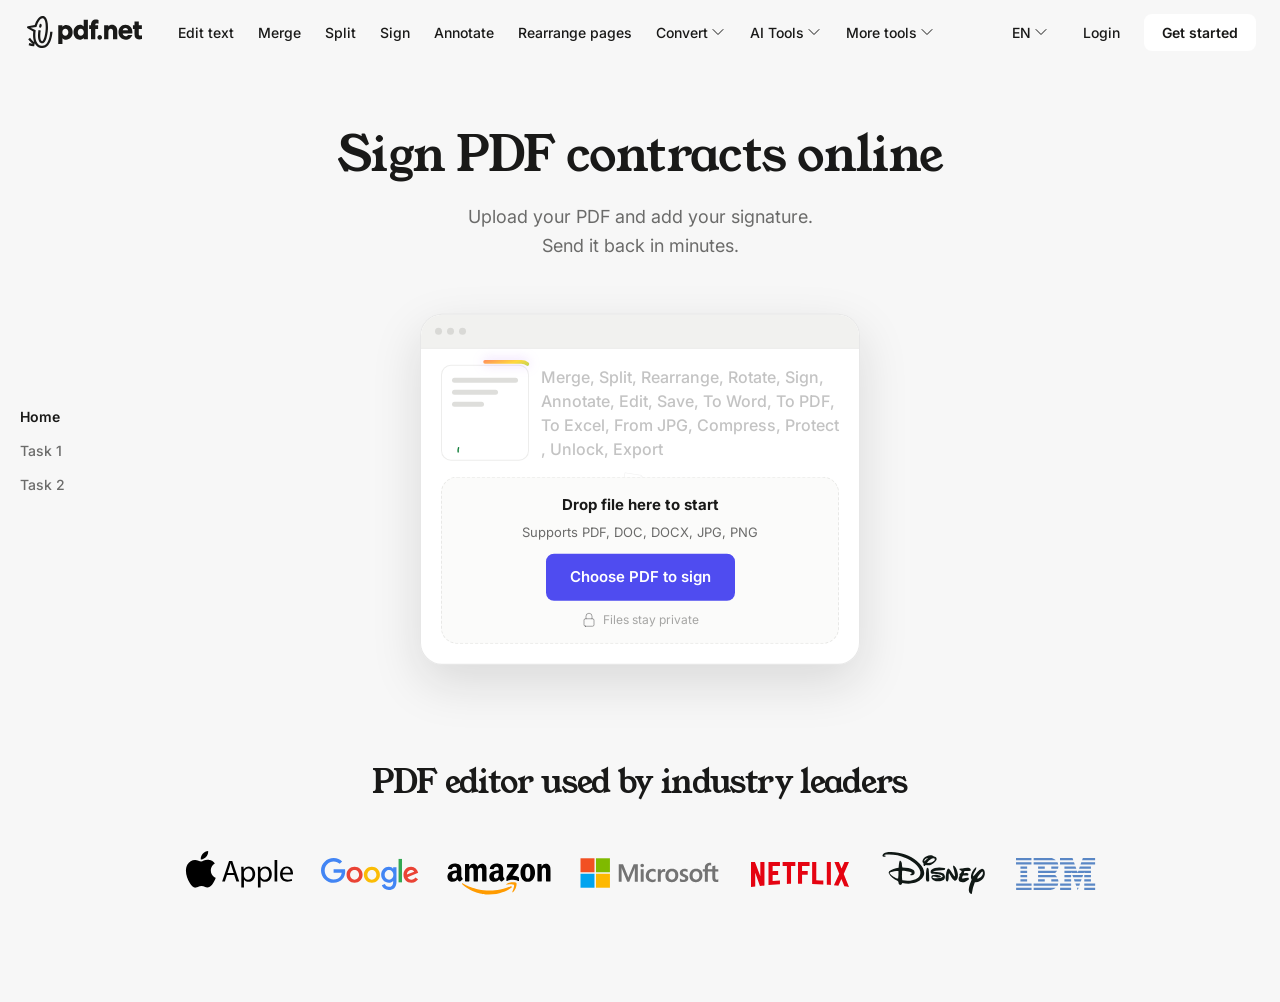
==== commit cc084644: "Add Task 1 case study page with live hero embed and site navigation. Document signing-intent hero de" ====
--- a/index.html
+++ b/index.html
@@ -9,8 +9,19 @@
   <link rel="preconnect" href="https://fonts.gstatic.com" crossorigin>
   <link href="https://fonts.googleapis.com/css2?family=Inter:wght@400;500;600&family=Young+Serif&display=swap" rel="stylesheet">
   <link rel="stylesheet" href="css/styles.css">
+  <script>document.documentElement.classList.toggle('embed-hero', new URLSearchParams(location.search).has('embed'));</script>
 </head>
 <body>
+  <nav class="site-nav" aria-label="Site">
+    <div class="site-nav__track">
+      <ul class="site-nav__links">
+        <li><a href="./" aria-current="page">Home</a></li>
+        <li><a href="task1/">Task 1</a></li>
+        <li><a href="task2/">Task 2</a></li>
+      </ul>
+    </div>
+  </nav>
+
   <header class="header" id="header">
     <div class="header__inner">
       <a href="/" class="header__logo" aria-label="pdf.net home">
--- a/css/styles.css
+++ b/css/styles.css
@@ -62,6 +62,62 @@
 
 ul {
   list-style: none;
+}
+
+/* ── Site navigation (portfolio) ── */
+
+.site-nav {
+  position: fixed;
+  left: max(20px, env(safe-area-inset-left, 0px));
+  top: 50%;
+  transform: translateY(-50%);
+  z-index: 200;
+}
+
+.site-nav__track {
+  width: auto;
+}
+
+.site-nav__links {
+  display: flex;
+  flex-direction: column;
+  align-items: flex-start;
+  gap: 10px;
+}
+
+.site-nav__links a {
+  font-size: 14px;
+  font-weight: 500;
+  color: var(--color-text-muted);
+  transition: color var(--transition);
+  white-space: nowrap;
+}
+
+.site-nav__links a:hover {
+  color: var(--color-text);
+}
+
+.site-nav__links a[aria-current="page"] {
+  color: var(--color-text);
+  font-weight: 600;
+}
+
+html.embed-hero .site-nav {
+  display: none;
+}
+
+@media (max-width: 720px) {
+  .site-nav {
+    position: static;
+    transform: none;
+    padding: 16px 24px 0;
+  }
+
+  .site-nav__links {
+    flex-direction: row;
+    flex-wrap: wrap;
+    gap: 6px 16px;
+  }
 }
 
 .icon {
@@ -358,6 +414,36 @@
   padding: 12px;
 }
 
+/* ── Embed mode (task1 iframe preview) ── */
+
+html.embed-hero {
+  width: 1440px;
+  overflow: hidden;
+  background: #F7F7F7;
+}
+
+html.embed-hero body {
+  margin: 0;
+  width: 1440px;
+  overflow-x: hidden;
+  overflow-y: hidden;
+  background: #F7F7F7;
+}
+
+html.embed-hero .logos-section {
+  display: none;
+}
+
+html.embed-hero .hero {
+  padding-bottom: 32px;
+  overflow: visible;
+}
+
+html.embed-hero .hero__content,
+html.embed-hero .hero-flow {
+  overflow: visible;
+}
+
 /* ── Hero ── */
 
 .hero {
@@ -538,6 +624,7 @@
   position: relative;
   align-self: start;
   width: 100%;
+  overflow: visible;
 }
 
 .hero-flow__page-ring {
@@ -567,6 +654,7 @@
   background: #fff;
   border: 1px solid rgba(25, 25, 24, 0.08);
   border-radius: 10px;
+  overflow: visible;
 }
 
 .hero-flow__line {
@@ -592,8 +680,6 @@
   bottom: 6px;
   width: 68px;
   height: 20px;
-  opacity: 0;
-  transform: rotate(-7deg);
   overflow: visible;
   pointer-events: none;
 }
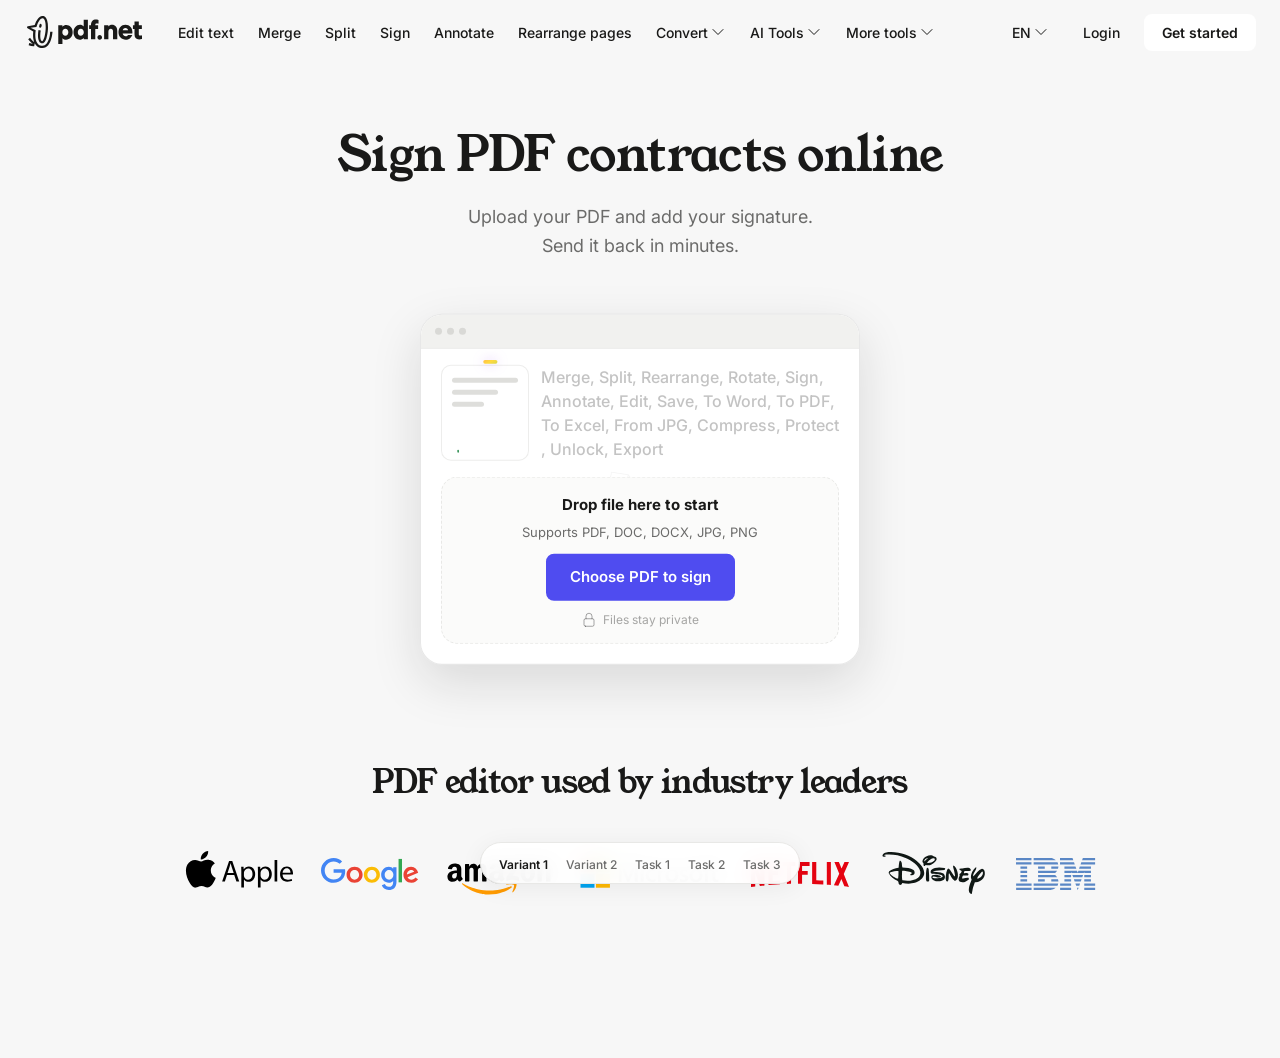
==== commit 22f49788: "Add Task 3 sign onboarding audit and hero Variant 2. Document sign-flow onboarding problems and prop" ====
--- a/index.html
+++ b/index.html
@@ -15,9 +15,11 @@
   <nav class="site-nav" aria-label="Site">
     <div class="site-nav__track">
       <ul class="site-nav__links">
-        <li><a href="./" aria-current="page">Home</a></li>
+        <li><a href="./" aria-current="page">Variant 1</a></li>
+        <li><a href="task1_2/">Variant 2</a></li>
         <li><a href="task1/">Task 1</a></li>
         <li><a href="task2/">Task 2</a></li>
+        <li><a href="task3/">Task 3</a></li>
       </ul>
     </div>
   </nav>
--- a/css/styles.css
+++ b/css/styles.css
@@ -66,27 +66,39 @@
 
 /* ── Site navigation (portfolio) ── */
 
+body:has(.site-nav) {
+  padding-bottom: calc(56px + env(safe-area-inset-bottom, 0px));
+}
+
 .site-nav {
   position: fixed;
-  left: max(20px, env(safe-area-inset-left, 0px));
-  top: 50%;
-  transform: translateY(-50%);
+  left: 50%;
+  bottom: max(16px, env(safe-area-inset-bottom, 0px));
+  transform: translateX(-50%);
   z-index: 200;
 }
 
 .site-nav__track {
   width: auto;
+  padding: 8px 18px;
+  background: rgba(255, 255, 255, 0.94);
+  border: 1px solid var(--color-border);
+  border-radius: 999px;
+  box-shadow: var(--shadow-md);
+  backdrop-filter: blur(10px);
 }
 
 .site-nav__links {
   display: flex;
-  flex-direction: column;
-  align-items: flex-start;
-  gap: 10px;
+  flex-direction: row;
+  align-items: center;
+  justify-content: center;
+  gap: 4px 18px;
+  flex-wrap: nowrap;
 }
 
 .site-nav__links a {
-  font-size: 14px;
+  font-size: 12px;
   font-weight: 500;
   color: var(--color-text-muted);
   transition: color var(--transition);
@@ -106,17 +118,26 @@
   display: none;
 }
 
+html.embed-hero body {
+  padding-bottom: 0;
+}
+
 @media (max-width: 720px) {
   .site-nav {
-    position: static;
-    transform: none;
-    padding: 16px 24px 0;
+    left: 50%;
+    right: auto;
+    width: max-content;
+    max-width: calc(100vw - 32px);
+  }
+
+  .site-nav__track {
+    max-width: 100%;
+    overflow-x: auto;
+    -webkit-overflow-scrolling: touch;
   }
 
   .site-nav__links {
-    flex-direction: row;
-    flex-wrap: wrap;
-    gap: 6px 16px;
+    gap: 4px 14px;
   }
 }
 
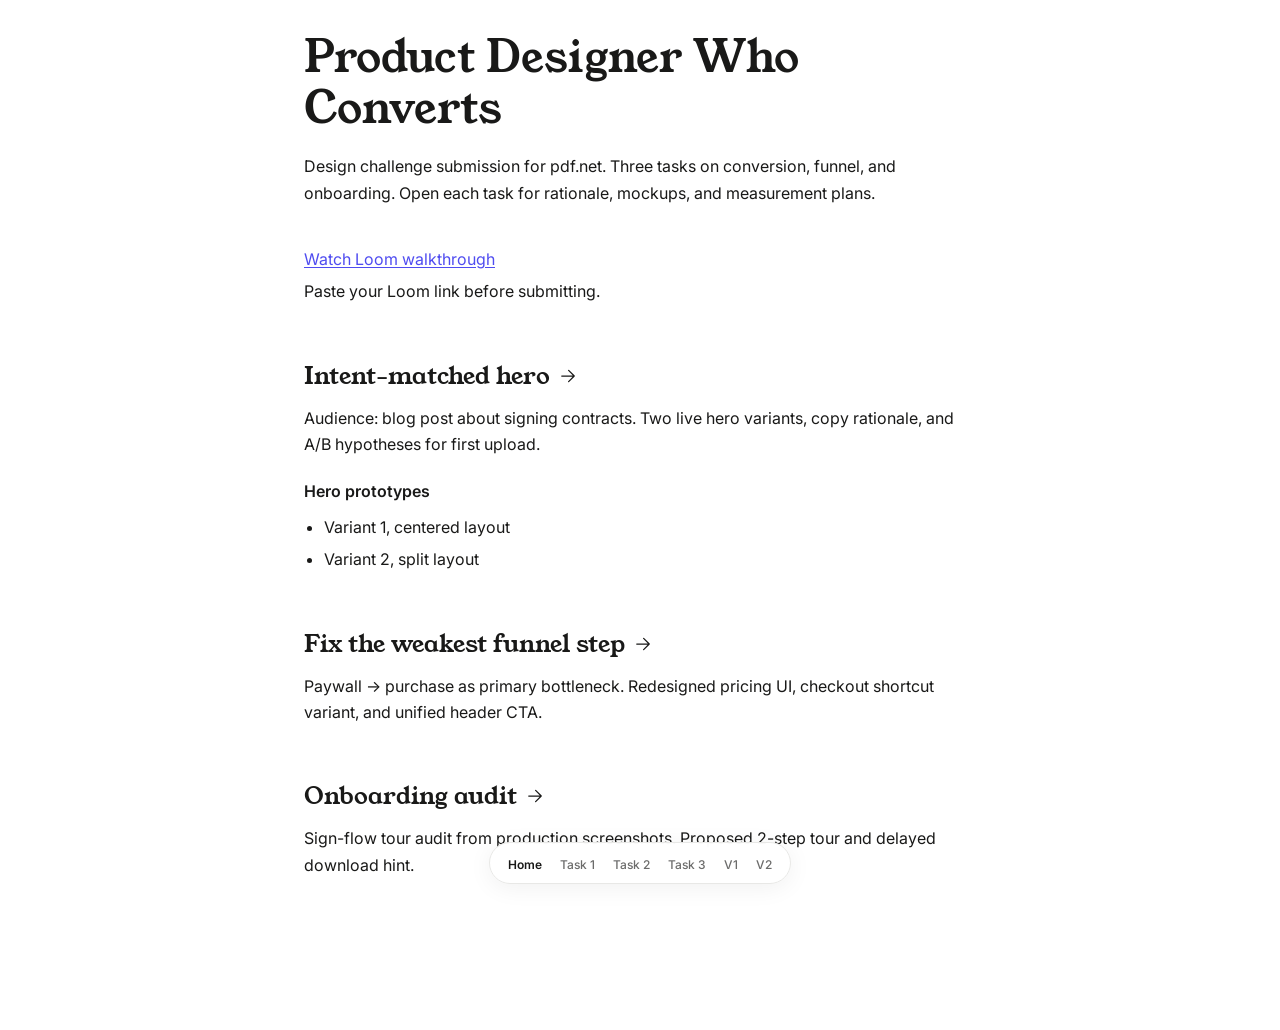
==== commit 158cc133: "Add portfolio home page and polish submission UX. Replace root with a task index, move hero to varia" ====
--- a/index.html
+++ b/index.html
@@ -3,309 +3,90 @@
 <head>
   <meta charset="UTF-8">
   <meta name="viewport" content="width=device-width, initial-scale=1.0">
-  <title>pdf.net | Sign PDF contracts online</title>
+  <title>pdf.net design challenge</title>
   <link rel="icon" href="fav.svg" type="image/svg+xml">
   <link rel="preconnect" href="https://fonts.googleapis.com">
   <link rel="preconnect" href="https://fonts.gstatic.com" crossorigin>
   <link href="https://fonts.googleapis.com/css2?family=Inter:wght@400;500;600&family=Young+Serif&display=swap" rel="stylesheet">
   <link rel="stylesheet" href="css/styles.css">
-  <script>document.documentElement.classList.toggle('embed-hero', new URLSearchParams(location.search).has('embed'));</script>
+  <link rel="stylesheet" href="css/home.css">
 </head>
 <body>
   <nav class="site-nav" aria-label="Site">
     <div class="site-nav__track">
       <ul class="site-nav__links">
-        <li><a href="./" aria-current="page">Variant 1</a></li>
-        <li><a href="task1_2/">Variant 2</a></li>
+        <li><a href="./" aria-current="page">Home</a></li>
         <li><a href="task1/">Task 1</a></li>
         <li><a href="task2/">Task 2</a></li>
         <li><a href="task3/">Task 3</a></li>
+        <li><a href="variant1/">V1</a></li>
+        <li><a href="task1_2/">V2</a></li>
       </ul>
     </div>
   </nav>
 
-  <header class="header" id="header">
-    <div class="header__inner">
-      <a href="/" class="header__logo" aria-label="pdf.net home">
-        <img src="assets/logo.svg" alt="pdf.net" width="120" height="32">
-      </a>
+  <main class="home">
+    <div class="home-prose">
+      <h1 class="home__title">Product Designer Who Converts</h1>
+      <p class="home__lead">
+        Design challenge submission for pdf.net. Three tasks on conversion, funnel, and onboarding.
+        Open each task for rationale, mockups, and measurement plans.
+      </p>
 
-      <nav class="header__nav" aria-label="Main navigation">
-        <ul class="header__links">
-          <li><a href="#">Edit text</a></li>
-          <li><a href="#">Merge</a></li>
-          <li><a href="#">Split</a></li>
-          <li><a href="#">Sign</a></li>
-          <li><a href="#">Annotate</a></li>
-          <li><a href="#">Rearrange pages</a></li>
-          <li class="header__dropdown">
-            <button type="button" class="header__dropdown-trigger" aria-expanded="false" aria-haspopup="true">
-              Convert
-              <svg class="icon icon--sm" aria-hidden="true"><use href="#chevron-down"></use></svg>
-            </button>
-            <ul class="header__dropdown-menu" role="menu">
-              <li role="none"><a href="#" role="menuitem">PDF to Word</a></li>
-              <li role="none"><a href="#" role="menuitem">Word to PDF</a></li>
-              <li role="none"><a href="#" role="menuitem">PDF to JPG</a></li>
-              <li role="none"><a href="#" role="menuitem">JPG to PDF</a></li>
-            </ul>
-          </li>
-          <li class="header__dropdown">
-            <button type="button" class="header__dropdown-trigger" aria-expanded="false" aria-haspopup="true">
-              AI Tools
-              <svg class="icon icon--sm" aria-hidden="true"><use href="#chevron-down"></use></svg>
-            </button>
-            <ul class="header__dropdown-menu" role="menu">
-              <li role="none"><a href="#" role="menuitem">AI Summarize</a></li>
-              <li role="none"><a href="#" role="menuitem">AI Translate</a></li>
-              <li role="none"><a href="#" role="menuitem">AI Chat with PDF</a></li>
-            </ul>
-          </li>
-          <li class="header__dropdown">
-            <button type="button" class="header__dropdown-trigger" aria-expanded="false" aria-haspopup="true">
-              More tools
-              <svg class="icon icon--sm" aria-hidden="true"><use href="#chevron-down"></use></svg>
-            </button>
-            <ul class="header__dropdown-menu" role="menu">
-              <li role="none"><a href="#" role="menuitem">Compress</a></li>
-              <li role="none"><a href="#" role="menuitem">Protect</a></li>
-              <li role="none"><a href="#" role="menuitem">Unlock</a></li>
-              <li role="none"><a href="#" role="menuitem">OCR</a></li>
-            </ul>
-          </li>
+      <p class="home__loom">
+        <!-- Replace href with your Loom URL before submitting -->
+        <a href="https://www.loom.com/share/">Watch Loom walkthrough</a>
+      </p>
+      <p class="home__note">Paste your Loom link before submitting.</p>
+
+      <section class="home__section">
+        <h2 class="home__section-title">
+          <a href="task1/" class="home__section-link">
+            <span class="home__section-text">Intent-matched hero</span>
+            <svg class="home__section-arrow" viewBox="0 0 24 24" fill="none" stroke="currentColor" stroke-width="1.5" aria-hidden="true">
+              <path stroke-linecap="round" stroke-linejoin="round" d="M4.5 12h15m0 0-6.75-6.75M19.5 12l-6.75 6.75"/>
+            </svg>
+          </a>
+        </h2>
+        <p>
+          Audience: blog post about signing contracts. Two live hero variants, copy rationale, and A/B hypotheses for first upload.
+        </p>
+        <p class="home__subhead">Hero prototypes</p>
+        <ul>
+          <li><a href="variant1/">Variant 1, centered layout</a></li>
+          <li><a href="task1_2/">Variant 2, split layout</a></li>
         </ul>
-      </nav>
+      </section>
 
-      <div class="header__actions">
-        <div class="header__dropdown header__dropdown--lang">
-          <button type="button" class="header__lang-trigger" aria-expanded="false" aria-haspopup="true">
-            EN
-            <svg class="icon icon--sm" aria-hidden="true"><use href="#chevron-down"></use></svg>
-          </button>
-          <ul class="header__dropdown-menu" role="menu">
-            <li role="none"><a href="#" role="menuitem" aria-current="true">English</a></li>
-            <li role="none"><a href="#" role="menuitem">Español</a></li>
-            <li role="none"><a href="#" role="menuitem">Deutsch</a></li>
-            <li role="none"><a href="#" role="menuitem">Français</a></li>
-          </ul>
-        </div>
-        <a href="#" class="header__login">Login</a>
-        <a href="#" class="header__cta">Get started</a>
-      </div>
+      <section class="home__section">
+        <h2 class="home__section-title">
+          <a href="task2/" class="home__section-link">
+            <span class="home__section-text">Fix the weakest funnel step</span>
+            <svg class="home__section-arrow" viewBox="0 0 24 24" fill="none" stroke="currentColor" stroke-width="1.5" aria-hidden="true">
+              <path stroke-linecap="round" stroke-linejoin="round" d="M4.5 12h15m0 0-6.75-6.75M19.5 12l-6.75 6.75"/>
+            </svg>
+          </a>
+        </h2>
+        <p>
+          Paywall → purchase as primary bottleneck. Redesigned pricing UI, checkout shortcut variant, and unified header CTA.
+        </p>
+      </section>
 
-      <div class="header__mobile-actions">
-        <div class="header__dropdown header__dropdown--lang">
-          <button type="button" class="header__lang-trigger" aria-expanded="false" aria-haspopup="true">
-            EN
-            <svg class="icon icon--sm" aria-hidden="true"><use href="#chevron-down"></use></svg>
-          </button>
-          <ul class="header__dropdown-menu" role="menu">
-            <li role="none"><a href="#" role="menuitem" aria-current="true">English</a></li>
-            <li role="none"><a href="#" role="menuitem">Español</a></li>
-            <li role="none"><a href="#" role="menuitem">Deutsch</a></li>
-            <li role="none"><a href="#" role="menuitem">Français</a></li>
-          </ul>
-        </div>
-        <button type="button" class="header__burger" id="burger" aria-label="Open menu" aria-expanded="false" aria-controls="mobile-menu">
-          <svg class="icon icon--burger" aria-hidden="true"><use href="#bars-3"></use></svg>
-          <svg class="icon icon--close" aria-hidden="true"><use href="#x-mark"></use></svg>
-        </button>
-      </div>
+      <section class="home__section">
+        <h2 class="home__section-title">
+          <a href="task3/" class="home__section-link">
+            <span class="home__section-text">Onboarding audit</span>
+            <svg class="home__section-arrow" viewBox="0 0 24 24" fill="none" stroke="currentColor" stroke-width="1.5" aria-hidden="true">
+              <path stroke-linecap="round" stroke-linejoin="round" d="M4.5 12h15m0 0-6.75-6.75M19.5 12l-6.75 6.75"/>
+            </svg>
+          </a>
+        </h2>
+        <p>
+          Sign-flow tour audit from production screenshots. Proposed 2-step tour and delayed download hint.
+        </p>
+      </section>
+
     </div>
-
-    <div class="mobile-menu" id="mobile-menu" aria-hidden="true">
-      <nav aria-label="Mobile navigation">
-        <ul class="mobile-menu__links">
-          <li><a href="#">Edit text</a></li>
-          <li><a href="#">Merge</a></li>
-          <li><a href="#">Split</a></li>
-          <li><a href="#">Sign</a></li>
-          <li><a href="#">Annotate</a></li>
-          <li><a href="#">Rearrange pages</a></li>
-          <li class="mobile-menu__group">
-            <button type="button" class="mobile-menu__accordion" aria-expanded="false">
-              Convert
-              <svg class="icon icon--sm" aria-hidden="true"><use href="#chevron-down"></use></svg>
-            </button>
-            <ul class="mobile-menu__sub">
-              <li><a href="#">PDF to Word</a></li>
-              <li><a href="#">Word to PDF</a></li>
-              <li><a href="#">PDF to JPG</a></li>
-              <li><a href="#">JPG to PDF</a></li>
-            </ul>
-          </li>
-          <li class="mobile-menu__group">
-            <button type="button" class="mobile-menu__accordion" aria-expanded="false">
-              AI Tools
-              <svg class="icon icon--sm" aria-hidden="true"><use href="#chevron-down"></use></svg>
-            </button>
-            <ul class="mobile-menu__sub">
-              <li><a href="#">AI Summarize</a></li>
-              <li><a href="#">AI Translate</a></li>
-              <li><a href="#">AI Chat with PDF</a></li>
-            </ul>
-          </li>
-          <li class="mobile-menu__group">
-            <button type="button" class="mobile-menu__accordion" aria-expanded="false">
-              More tools
-              <svg class="icon icon--sm" aria-hidden="true"><use href="#chevron-down"></use></svg>
-            </button>
-            <ul class="mobile-menu__sub">
-              <li><a href="#">Compress</a></li>
-              <li><a href="#">Protect</a></li>
-              <li><a href="#">Unlock</a></li>
-              <li><a href="#">OCR</a></li>
-            </ul>
-          </li>
-        </ul>
-        <div class="mobile-menu__footer">
-          <a href="#" class="header__login">Login</a>
-          <a href="#" class="header__cta header__cta--full">Get started</a>
-        </div>
-      </nav>
-    </div>
-  </header>
-
-  <main>
-    <section class="hero">
-      <div class="hero__content">
-        <h1 class="hero__title">Sign PDF contracts online</h1>
-        <p class="hero__subtitle">
-          Upload your PDF and add your signature.<br>
-          Send it back in minutes.
-        </p>
-
-        <div class="hero-flow">
-          <input type="file" id="file-input" class="hero-flow__input" accept=".pdf,.doc,.docx,.jpg,.jpeg,.png" multiple hidden>
-
-          <div class="hero-flow__file hero-flow__file--pdf" data-flow-file aria-hidden="true">
-            <img src="assets/icons/pdf.svg" alt="">
-          </div>
-          <div class="hero-flow__file hero-flow__file--docx" data-flow-file aria-hidden="true">
-            <img src="assets/icons/docx.svg" alt="">
-          </div>
-          <div class="hero-flow__file hero-flow__file--jpeg" data-flow-file aria-hidden="true">
-            <img src="assets/icons/jpeg.svg" alt="">
-          </div>
-          <div class="hero-flow__file hero-flow__file--xlsx" data-flow-file aria-hidden="true">
-            <img src="assets/icons/xlsx.svg" alt="">
-          </div>
-
-          <div class="hero-flow__result" data-flow-result aria-hidden="true">
-            <img src="assets/icons/pdf.svg" alt="">
-            <span data-flow-result-label>final.pdf</span>
-            <svg class="icon icon--sm" aria-hidden="true"><use href="#check-circle"></use></svg>
-          </div>
-
-          <div class="hero-flow__editor" id="dropzone" data-flow-editor>
-            <div class="hero-flow__browser-bar">
-              <span></span>
-              <span></span>
-              <span></span>
-            </div>
-            <div class="hero-flow__editor-body">
-              <div class="hero-flow__page-wrap" data-flow-page-wrap>
-                <svg class="hero-flow__page-ring" data-flow-page-ring aria-hidden="true" viewBox="0 0 100 100" preserveAspectRatio="none">
-                  <defs>
-                    <linearGradient id="hero-magic-gradient" gradientUnits="userSpaceOnUse" x1="0" y1="0" x2="100" y2="100">
-                      <stop offset="0%" stop-color="#ff6b6b"/>
-                      <stop offset="18%" stop-color="#ffd93d"/>
-                      <stop offset="36%" stop-color="#6bcb77"/>
-                      <stop offset="54%" stop-color="#4d96ff"/>
-                      <stop offset="72%" stop-color="#a855f7"/>
-                      <stop offset="100%" stop-color="#ff6b6b"/>
-                    </linearGradient>
-                  </defs>
-                  <path
-                    data-flow-page-ring-path
-                    d="M 50 2 H 87 A 11 11 0 0 1 98 13 V 87 A 11 11 0 0 1 87 98 H 13 A 11 11 0 0 1 2 87 V 13 A 11 11 0 0 1 13 2 H 50 Z"
-                    fill="none"
-                    stroke="url(#hero-magic-gradient)"
-                    stroke-width="3.5"
-                    pathLength="100"
-                  />
-                </svg>
-                <div class="hero-flow__page" aria-hidden="true">
-                  <span class="hero-flow__line hero-flow__line--wide"></span>
-                  <span class="hero-flow__line"></span>
-                  <span class="hero-flow__line hero-flow__line--short"></span>
-                  <svg class="hero-flow__signature" data-flow-signature viewBox="0 0 96 28" aria-hidden="true">
-                    <path
-                      data-flow-signature-path
-                      d="M 2 20 C 2 11, 10 5, 18 11 C 24 16, 21 22, 14 20 C 9 18, 11 12, 20 9 C 30 6, 38 10, 40 17 C 42 24, 36 23, 32 18 C 28 13, 34 8, 44 9 C 54 10, 60 16, 62 14 C 66 10, 72 12, 76 18 C 80 24, 74 25, 70 20 L 74 20 C 80 14, 88 13, 92 18 C 95 22, 91 24, 87 21"
-                      fill="none"
-                      stroke="#15803d"
-                      stroke-width="2"
-                      stroke-linecap="round"
-                      stroke-linejoin="round"
-                    />
-                  </svg>
-                </div>
-              </div>
-              <div class="hero-flow__tools" data-flow-tools></div>
-            </div>
-            <div class="hero-flow__upload">
-              <p class="hero-flow__upload-title" data-upload-title>Drop file here to start</p>
-              <p class="hero-flow__upload-formats">Supports PDF, DOC, DOCX, JPG, PNG</p>
-              <button type="button" class="dropzone__btn hero-flow__upload-btn" id="choose-file">
-                <span class="hero-flow__btn-label hero-flow__btn-label--desktop">Choose PDF to sign</span>
-                <span class="hero-flow__btn-label hero-flow__btn-label--mobile">Sign a PDF now</span>
-              </button>
-              <p class="hero-flow__privacy">
-                <svg class="icon icon--sm" aria-hidden="true"><use href="#lock-closed"></use></svg>
-                Files stay private
-              </p>
-            </div>
-          </div>
-        </div>
-      </div>
-    </section>
-
-    <section class="logos-section" aria-label="Trusted by industry leaders">
-      <div class="logos-section__inner">
-        <h2 class="logos-section__title">PDF editor used by industry leaders</h2>
-        <div class="logos-section__cloud">
-          <img src="assets/logos/Container.svg" alt="Apple" width="108" height="64" loading="lazy">
-          <img src="assets/logos/Container-1.svg" alt="Google" width="98" height="64" loading="lazy">
-          <img src="assets/logos/Container-2.svg" alt="Amazon" width="105" height="64" loading="lazy">
-          <img src="assets/logos/Container-3.svg" alt="Microsoft" width="140" height="64" loading="lazy">
-          <img src="assets/logos/Container-4.svg" alt="Oracle" width="104" height="64" loading="lazy">
-          <img src="assets/logos/Container-5.svg" alt="Spotify" width="108" height="64" loading="lazy">
-          <img src="assets/logos/Container-6.svg" alt="IBM" width="80" height="64" loading="lazy">
-        </div>
-      </div>
-    </section>
   </main>
-
-  <!-- Heroicons sprite -->
-  <svg xmlns="http://www.w3.org/2000/svg" style="display:none">
-    <symbol id="chevron-down" viewBox="0 0 24 24" fill="none" stroke="currentColor" stroke-width="1.5">
-      <path stroke-linecap="round" stroke-linejoin="round" d="m19.5 8.25-7.5 7.5-7.5-7.5"/>
-    </symbol>
-    <symbol id="bars-3" viewBox="0 0 24 24" fill="none" stroke="currentColor" stroke-width="1.5">
-      <path stroke-linecap="round" stroke-linejoin="round" d="M3.75 6.75h16.5M3.75 12h16.5m-16.5 5.25h16.5"/>
-    </symbol>
-    <symbol id="x-mark" viewBox="0 0 24 24" fill="none" stroke="currentColor" stroke-width="1.5">
-      <path stroke-linecap="round" stroke-linejoin="round" d="M6 18 18 6M6 6l12 12"/>
-    </symbol>
-    <symbol id="cloud-arrow-up" viewBox="0 0 24 24" fill="none" stroke="currentColor" stroke-width="1.5">
-      <path stroke-linecap="round" stroke-linejoin="round" d="M12 16.5V9.75m0 0 3 3m-3-3-3 3M6.75 19.5a4.5 4.5 0 0 1-1.41-8.775 5.25 5.25 0 0 1 10.233-2.33 3 3 0 0 1 3.758 3.848A3.752 3.752 0 0 1 18 19.5H6.75Z"/>
-    </symbol>
-    <symbol id="document-plus" viewBox="0 0 24 24" fill="none" stroke="currentColor" stroke-width="1.5">
-      <path stroke-linecap="round" stroke-linejoin="round" d="M19.5 14.25v-2.625a3.375 3.375 0 0 0-3.375-3.375h-1.5A1.125 1.125 0 0 1 13.5 7.125v-1.5a3.375 3.375 0 0 0-3.375-3.375H8.25m3.75 9v6m3-3H9m1.5-12H5.625c-.621 0-1.125.504-1.125 1.125v17.25c0 .621.504 1.125 1.125 1.125h12.75c.621 0 1.125-.504 1.125-1.125V11.25a9 9 0 0 0-9-9Z"/>
-    </symbol>
-    <symbol id="shield-check" viewBox="0 0 24 24" fill="none" stroke="currentColor" stroke-width="1.5">
-      <path stroke-linecap="round" stroke-linejoin="round" d="M9 12.75 11.25 15 15 9.75m-3-7.036A11.959 11.959 0 0 1 3.598 6 11.99 11.99 0 0 0 3 9.749c0 5.592 3.824 10.29 9 11.623 5.176-1.332 9-6.03 9-11.622 0-1.31-.21-2.571-.598-3.751h-.152c-3.196 0-6.1-1.248-8.25-3.285Z"/>
-    </symbol>
-    <symbol id="lock-closed" viewBox="0 0 24 24" fill="none" stroke="currentColor" stroke-width="1.5">
-      <path stroke-linecap="round" stroke-linejoin="round" d="M16.5 10.5V6.75a4.5 4.5 0 1 0-9 0v3.75m-.75 11.25h10.5a2.25 2.25 0 0 0 2.25-2.25v-6.75a2.25 2.25 0 0 0-2.25-2.25H6.75a2.25 2.25 0 0 0-2.25 2.25v6.75a2.25 2.25 0 0 0 2.25 2.25Z"/>
-    </symbol>
-    <symbol id="check-circle" viewBox="0 0 24 24" fill="none" stroke="currentColor" stroke-width="1.5">
-      <path stroke-linecap="round" stroke-linejoin="round" d="M9 12.75 11.25 15 15 9.75M21 12a9 9 0 1 1-18 0 9 9 0 0 1 18 0Z"/>
-    </symbol>
-  </svg>
-
-  <script src="https://cdn.jsdelivr.net/npm/gsap@3.12.5/dist/gsap.min.js"></script>
-  <script src="js/main.js"></script>
 </body>
 </html>
--- a/css/home.css
+++ b/css/home.css
@@ -0,0 +1,134 @@
+/* Home — matches task page prose layout */
+
+body:has(.home) {
+  background: #fff;
+}
+
+.home {
+  max-width: 1080px;
+  margin: 0 auto;
+  padding: 32px 24px 96px;
+}
+
+.home-prose {
+  max-width: 42rem;
+  margin-inline: auto;
+  width: 100%;
+}
+
+.home__title {
+  font-family: var(--font-serif);
+  font-size: clamp(2rem, 5vw, 2.75rem);
+  font-weight: 400;
+  line-height: 1.15;
+  margin-bottom: 20px;
+}
+
+.home__lead {
+  font-size: 18px;
+  line-height: 1.6;
+  color: var(--color-text-muted);
+  margin-bottom: 40px;
+}
+
+.home__loom {
+  font-size: 16px;
+  line-height: 1.65;
+}
+
+.home__loom a {
+  color: #4F4CF0;
+  text-decoration: underline;
+  text-underline-offset: 2px;
+}
+
+.home__note {
+  margin-top: 6px;
+  font-size: 13px;
+  line-height: 1.5;
+  color: #9ca3af;
+  margin-bottom: 56px;
+}
+
+.home__section {
+  margin-bottom: 56px;
+}
+
+.home__section:last-child {
+  margin-bottom: 0;
+}
+
+.home__section-title {
+  font-family: var(--font-serif);
+  font-size: 1.5rem;
+  font-weight: 400;
+  line-height: 1.25;
+  margin-bottom: 14px;
+}
+
+.home__section-title a,
+.home__section-link {
+  color: inherit;
+  text-decoration: none;
+}
+
+.home__section-link {
+  display: inline-flex;
+  align-items: center;
+  gap: 8px;
+}
+
+.home__section-link:hover .home__section-text {
+  text-decoration: underline;
+  text-underline-offset: 3px;
+}
+
+.home__section-arrow {
+  width: 20px;
+  height: 20px;
+  flex-shrink: 0;
+  transition: transform var(--transition);
+}
+
+.home__section-link:hover .home__section-arrow {
+  transform: translateX(4px);
+}
+
+.home-prose p {
+  font-size: 16px;
+  line-height: 1.65;
+  color: var(--color-text);
+}
+
+.home__subhead {
+  margin-top: 20px;
+  margin-bottom: 0;
+  font-size: 16px;
+  font-weight: 600;
+}
+
+.home-prose ul {
+  margin-top: 10px;
+  padding-left: 20px;
+  list-style: disc;
+}
+
+.home-prose li {
+  font-size: 16px;
+  line-height: 1.65;
+  color: var(--color-text);
+}
+
+.home-prose li + li {
+  margin-top: 6px;
+}
+
+.home-prose li a {
+  color: inherit;
+  text-decoration: none;
+}
+
+.home-prose li a:hover {
+  text-decoration: underline;
+  text-underline-offset: 3px;
+}
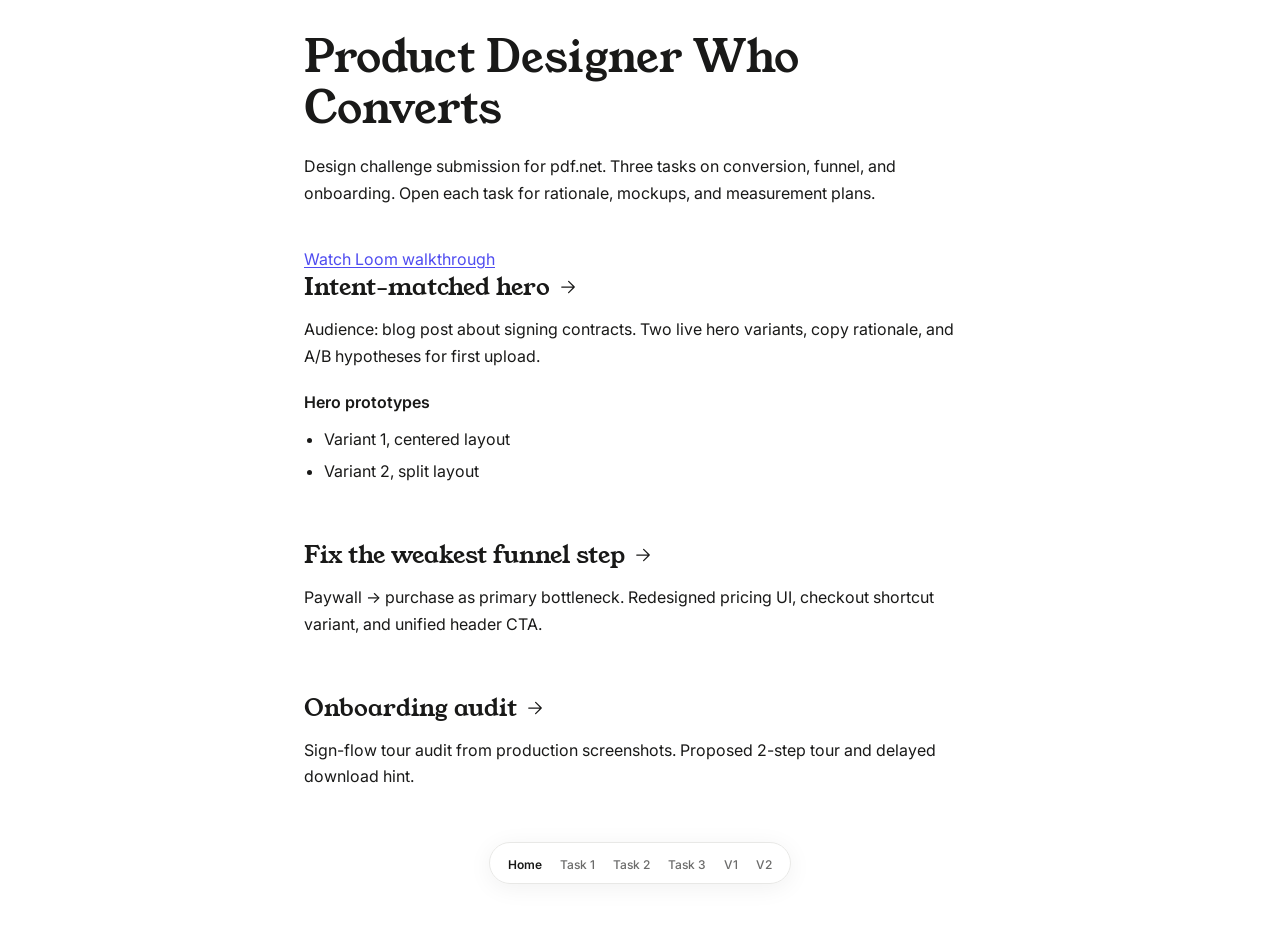
==== commit 883b8376: "Add Loom walkthrough link to home page. Replace the placeholder with the recorded submission video U" ====
--- a/index.html
+++ b/index.html
@@ -34,10 +34,8 @@
       </p>
 
       <p class="home__loom">
-        <!-- Replace href with your Loom URL before submitting -->
-        <a href="https://www.loom.com/share/">Watch Loom walkthrough</a>
+        <a href="https://www.loom.com/share/ad90a46004a848c487c6edaa543bd283" target="_blank" rel="noopener noreferrer">Watch Loom walkthrough</a>
       </p>
-      <p class="home__note">Paste your Loom link before submitting.</p>
 
       <section class="home__section">
         <h2 class="home__section-title">
